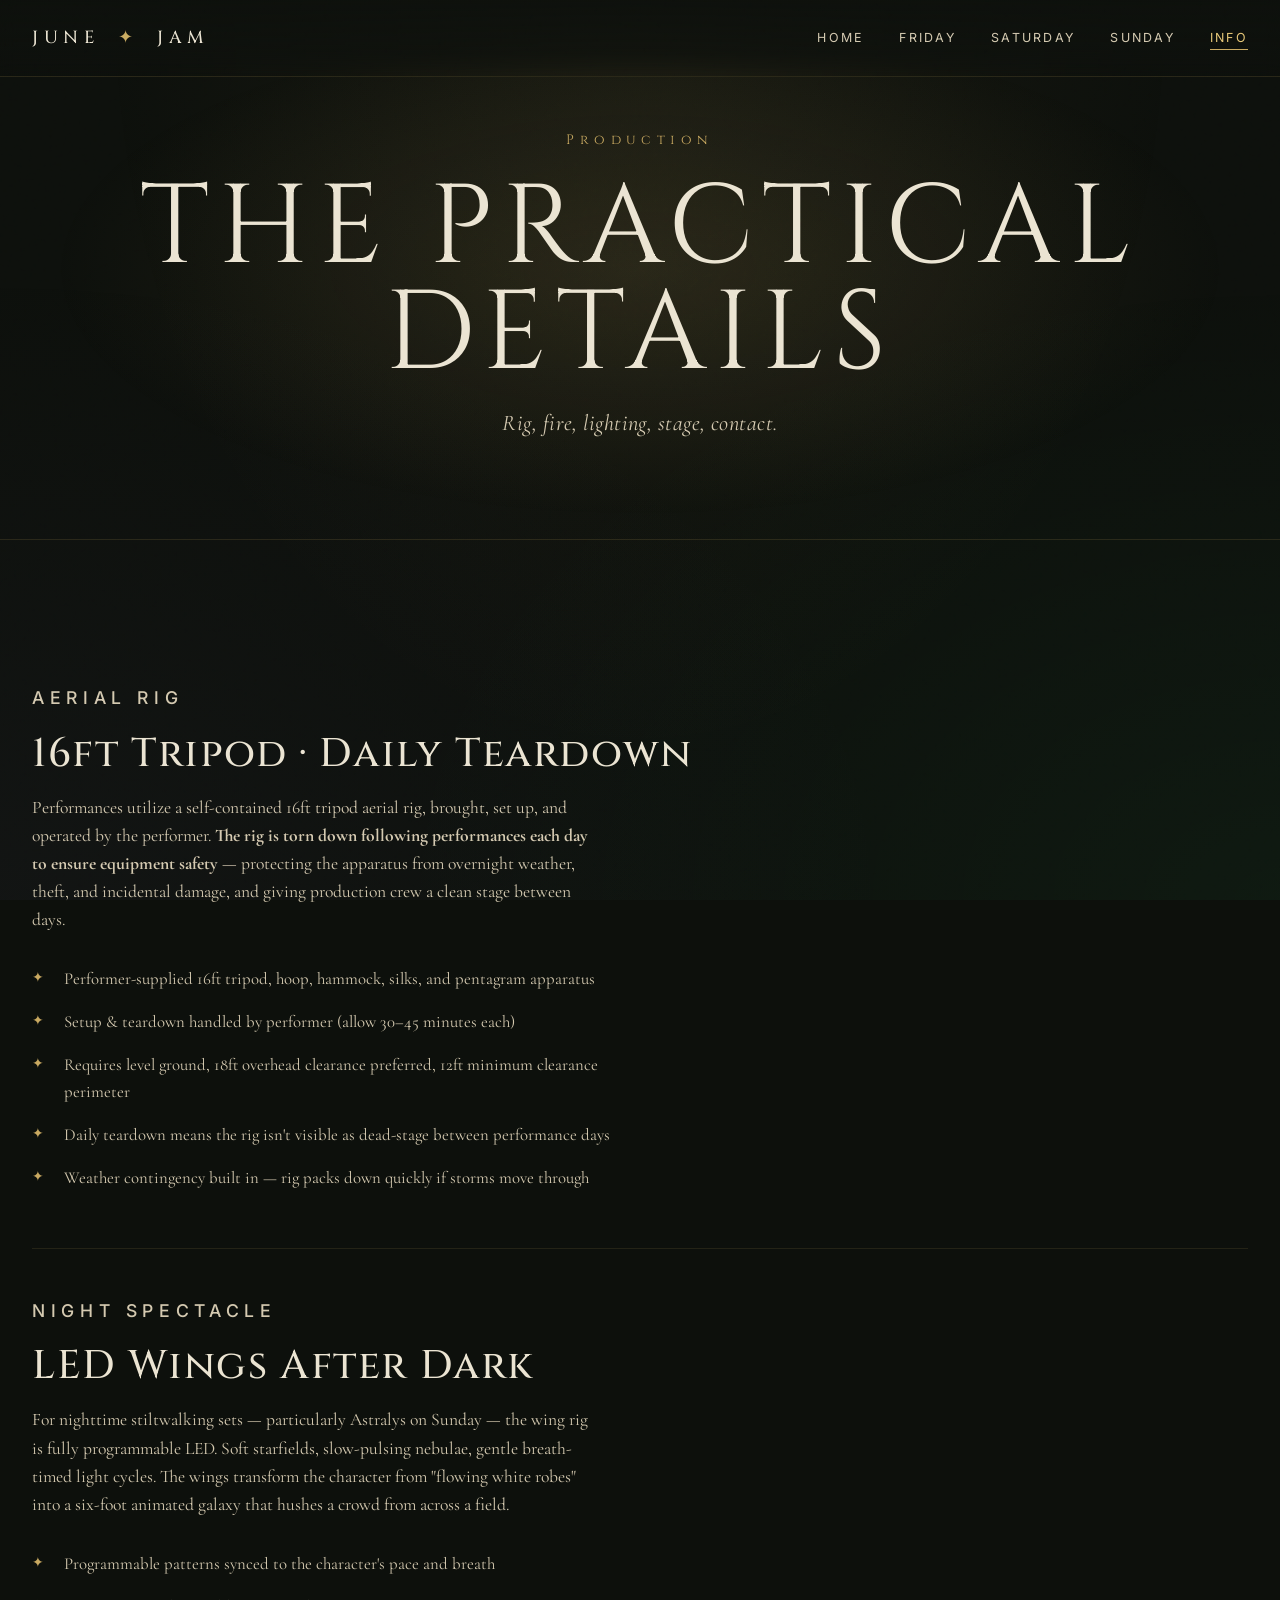
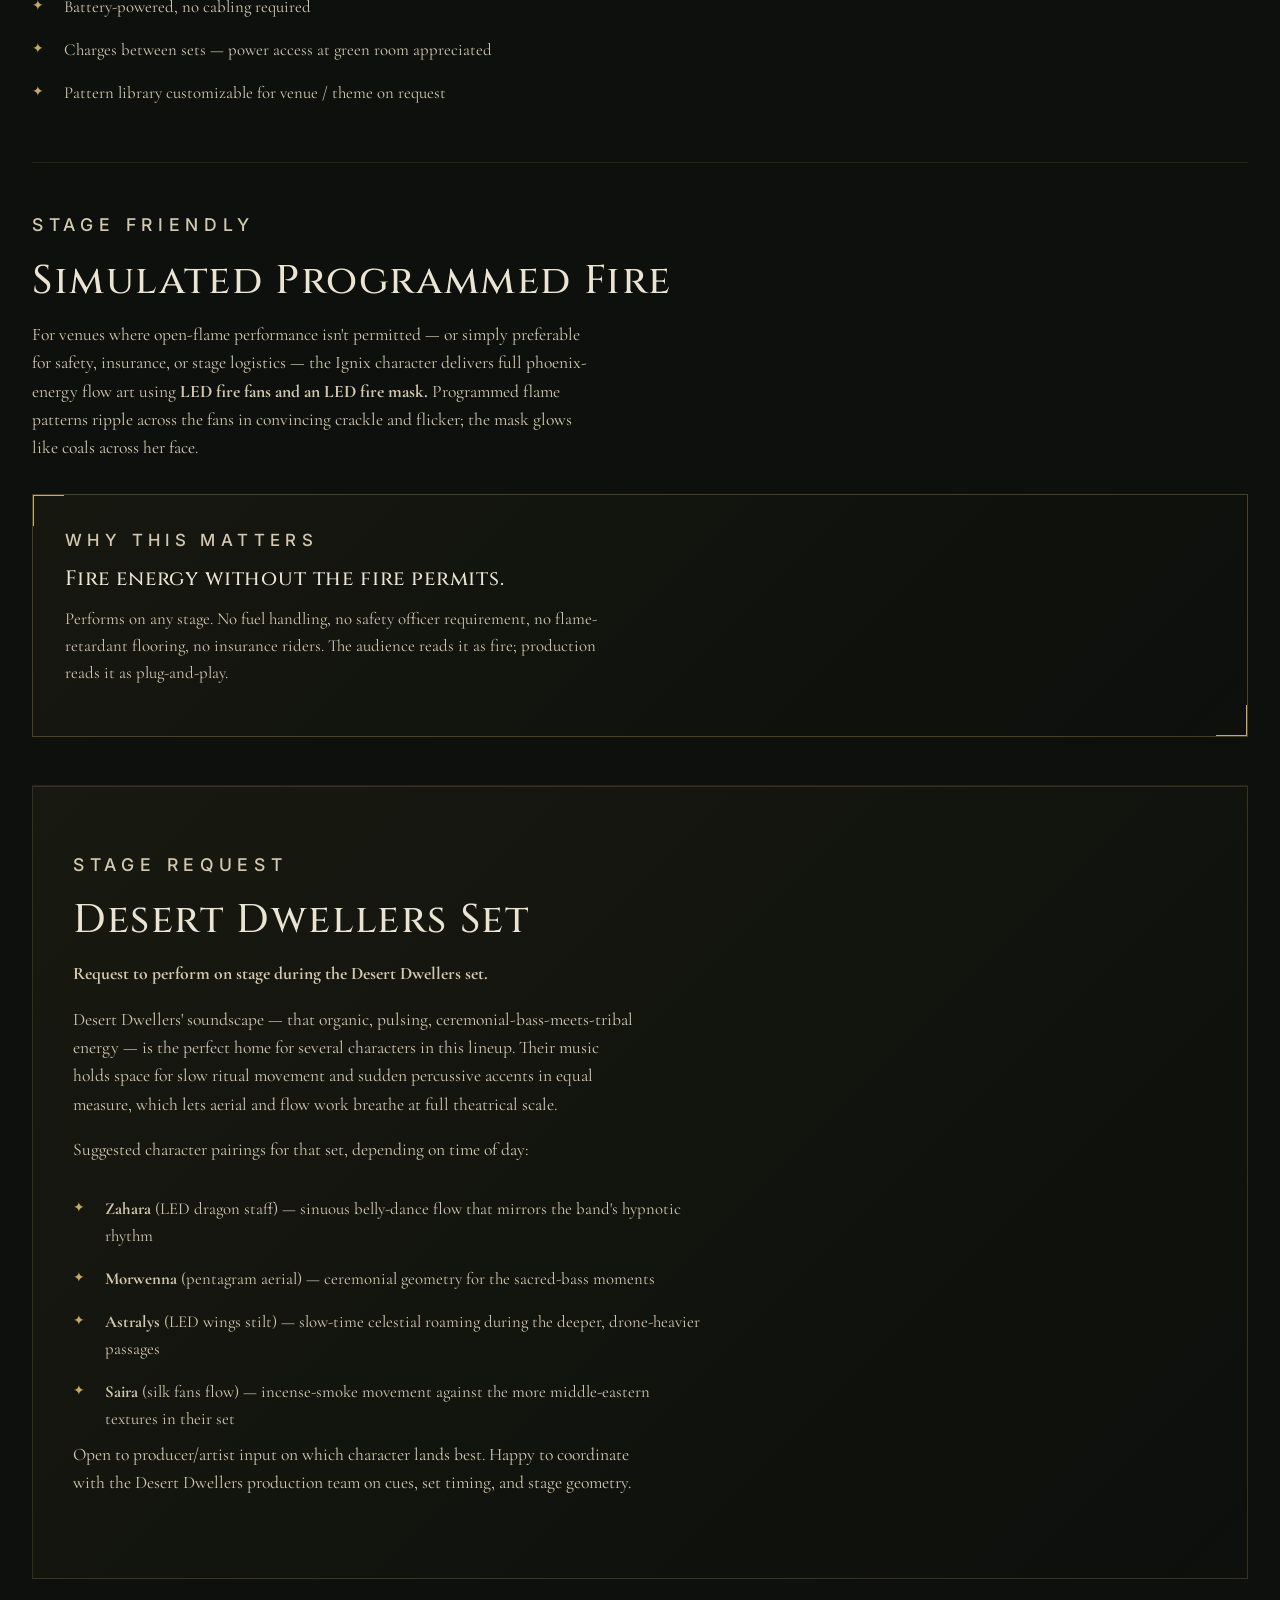
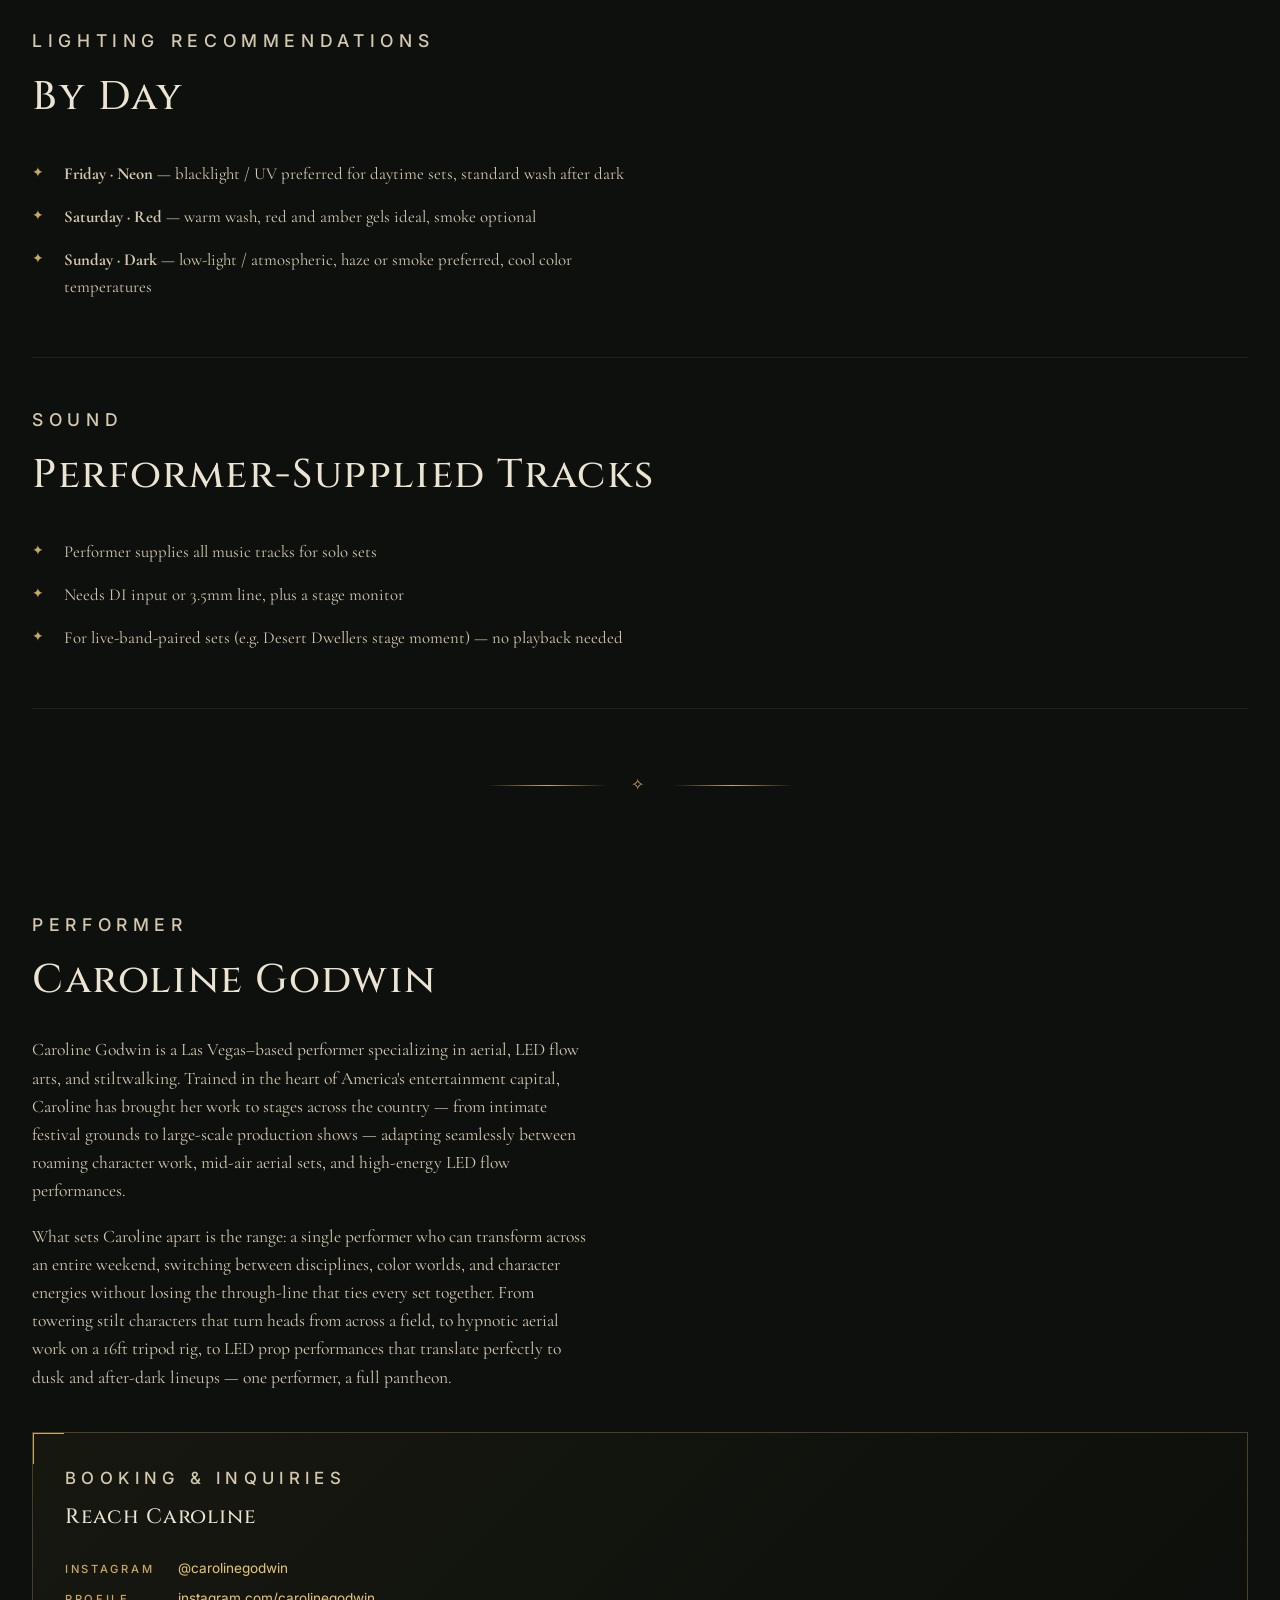
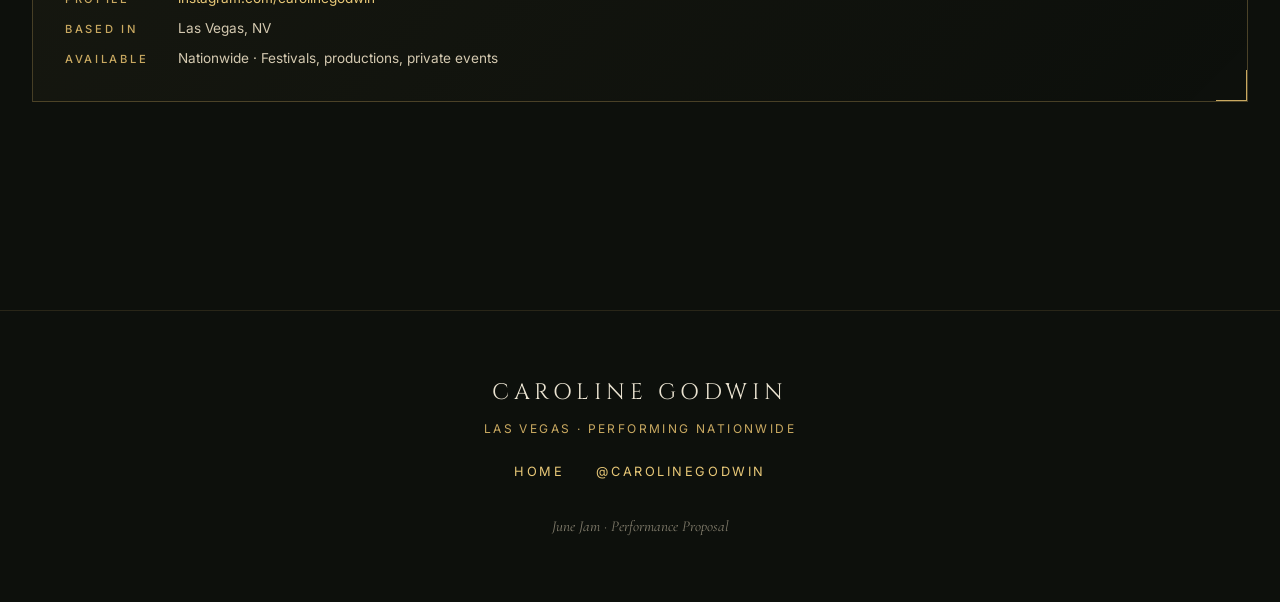
==== info.html @ 55b10e30 "post" ====
<!DOCTYPE html>
<html lang="en">
<head>
<meta charset="UTF-8">
<meta name="viewport" content="width=device-width, initial-scale=1.0">
<title>Production &amp; Booking — June Jam</title>
<link rel="stylesheet" href="css/style.css">
</head>
<body>

<nav class="nav">
  <a href="index.html" class="nav-brand">June <span class="ornament">✦</span> Jam</a>
  <button class="nav-toggle" aria-label="Toggle menu">☰</button>
  <ul class="nav-links">
    <li><a href="index.html">Home</a></li>
    <li><a href="friday.html">Friday</a></li>
    <li><a href="saturday.html">Saturday</a></li>
    <li><a href="sunday.html">Sunday</a></li>
    <li><a href="info.html" class="active">Info</a></li>
  </ul>
</nav>

<header class="day-hero">
  <div class="day-hero-num fade-up">Production</div>
  <h1 class="display-xl fade-up delay-1">The Practical<br>Details</h1>
  <p class="day-hero-tagline fade-up delay-2">Rig, fire, lighting, stage, contact.</p>
</header>

<section class="section">
  <div class="container">

    <!-- RIG -->
    <article class="info-block reveal">
      <p class="eyebrow">Aerial Rig</p>
      <h2>16ft Tripod · Daily Teardown</h2>
      <p>
        Performances utilize a self-contained 16ft tripod aerial rig, brought, set up, and operated
        by the performer. <strong>The rig is torn down following performances each day to ensure equipment
        safety</strong> — protecting the apparatus from overnight weather, theft, and incidental damage,
        and giving production crew a clean stage between days.
      </p>
      <ul>
        <li>Performer-supplied 16ft tripod, hoop, hammock, silks, and pentagram apparatus</li>
        <li>Setup &amp; teardown handled by performer (allow 30–45 minutes each)</li>
        <li>Requires level ground, 18ft overhead clearance preferred, 12ft minimum clearance perimeter</li>
        <li>Daily teardown means the rig isn't visible as dead-stage between performance days</li>
        <li>Weather contingency built in — rig packs down quickly if storms move through</li>
      </ul>
    </article>

    <!-- LED WINGS -->
    <article class="info-block reveal">
      <p class="eyebrow">Night Spectacle</p>
      <h2>LED Wings After Dark</h2>
      <p>
        For nighttime stiltwalking sets — particularly Astralys on Sunday — the wing rig is fully
        programmable LED. Soft starfields, slow-pulsing nebulae, gentle breath-timed light cycles.
        The wings transform the character from "flowing white robes" into a six-foot animated galaxy
        that hushes a crowd from across a field.
      </p>
      <ul>
        <li>Programmable patterns synced to the character's pace and breath</li>
        <li>Battery-powered, no cabling required</li>
        <li>Charges between sets — power access at green room appreciated</li>
        <li>Pattern library customizable for venue / theme on request</li>
      </ul>
    </article>

    <!-- SIMULATED FIRE -->
    <article class="info-block reveal">
      <p class="eyebrow">Stage Friendly</p>
      <h2>Simulated Programmed Fire</h2>
      <p>
        For venues where open-flame performance isn't permitted — or simply preferable for safety,
        insurance, or stage logistics — the Ignix character delivers full phoenix-energy flow art
        using <strong>LED fire fans and an LED fire mask.</strong> Programmed flame patterns ripple across the
        fans in convincing crackle and flicker; the mask glows like coals across her face.
      </p>
      <div class="callout">
        <p class="eyebrow">Why this matters</p>
        <h3>Fire energy without the fire permits.</h3>
        <p>
          Performs on any stage. No fuel handling, no safety officer requirement, no flame-retardant
          flooring, no insurance riders. The audience reads it as fire; production reads it as
          plug-and-play.
        </p>
      </div>
    </article>

    <!-- DESERT DWELLERS -->
    <article class="info-block reveal" style="background: linear-gradient(135deg, rgba(201,169,97,0.06), transparent); padding: 4rem 2.5rem; border: 1px solid rgba(201,169,97,0.2);">
      <p class="eyebrow">Stage Request</p>
      <h2>Desert Dwellers Set</h2>
      <p>
        <strong>Request to perform on stage during the Desert Dwellers set.</strong>
      </p>
      <p>
        Desert Dwellers' soundscape — that organic, pulsing, ceremonial-bass-meets-tribal energy —
        is the perfect home for several characters in this lineup. Their music holds space for slow
        ritual movement and sudden percussive accents in equal measure, which lets aerial and flow
        work breathe at full theatrical scale.
      </p>
      <p>
        Suggested character pairings for that set, depending on time of day:
      </p>
      <ul>
        <li><strong>Zahara</strong> (LED dragon staff) — sinuous belly-dance flow that mirrors the band's hypnotic rhythm</li>
        <li><strong>Morwenna</strong> (pentagram aerial) — ceremonial geometry for the sacred-bass moments</li>
        <li><strong>Astralys</strong> (LED wings stilt) — slow-time celestial roaming during the deeper, drone-heavier passages</li>
        <li><strong>Saira</strong> (silk fans flow) — incense-smoke movement against the more middle-eastern textures in their set</li>
      </ul>
      <p>
        Open to producer/artist input on which character lands best. Happy to coordinate with the
        Desert Dwellers production team on cues, set timing, and stage geometry.
      </p>
    </article>

    <!-- LIGHTING -->
    <article class="info-block reveal">
      <p class="eyebrow">Lighting Recommendations</p>
      <h2>By Day</h2>
      <ul>
        <li><strong>Friday · Neon</strong> — blacklight / UV preferred for daytime sets, standard wash after dark</li>
        <li><strong>Saturday · Red</strong> — warm wash, red and amber gels ideal, smoke optional</li>
        <li><strong>Sunday · Dark</strong> — low-light / atmospheric, haze or smoke preferred, cool color temperatures</li>
      </ul>
    </article>

    <!-- SOUND -->
    <article class="info-block reveal">
      <p class="eyebrow">Sound</p>
      <h2>Performer-Supplied Tracks</h2>
      <ul>
        <li>Performer supplies all music tracks for solo sets</li>
        <li>Needs DI input or 3.5mm line, plus a stage monitor</li>
        <li>For live-band-paired sets (e.g. Desert Dwellers stage moment) — no playback needed</li>
      </ul>
    </article>

    <div class="divider-ornate reveal">✧</div>

    <!-- BIO + CONTACT -->
    <article class="info-block reveal" id="contact">
      <p class="eyebrow">Performer</p>
      <h2 style="margin-bottom: 1.5rem;">Caroline Godwin</h2>
      <p>
        Caroline Godwin is a Las Vegas–based performer specializing in aerial, LED flow arts, and
        stiltwalking. Trained in the heart of America's entertainment capital, Caroline has brought
        her work to stages across the country — from intimate festival grounds to large-scale
        production shows — adapting seamlessly between roaming character work, mid-air aerial sets,
        and high-energy LED flow performances.
      </p>
      <p>
        What sets Caroline apart is the range: a single performer who can transform across an entire
        weekend, switching between disciplines, color worlds, and character energies without losing
        the through-line that ties every set together. From towering stilt characters that turn heads
        from across a field, to hypnotic aerial work on a 16ft tripod rig, to LED prop performances
        that translate perfectly to dusk and after-dark lineups — one performer, a full pantheon.
      </p>

      <div class="callout" style="margin-top: 2.5rem;">
        <p class="eyebrow">Booking &amp; Inquiries</p>
        <h3 style="margin-bottom: 1rem;">Reach Caroline</h3>
        <dl class="character-meta" style="grid-template-columns: max-content 1fr; gap: 0.6rem 1.5rem;">
          <dt>Instagram</dt>
          <dd><a href="https://instagram.com/carolinegodwin" target="_blank">@carolinegodwin</a></dd>
          <dt>Profile</dt>
          <dd><a href="https://instagram.com/carolinegodwin" target="_blank">instagram.com/carolinegodwin</a></dd>
          <dt>Based In</dt>
          <dd>Las Vegas, NV</dd>
          <dt>Available</dt>
          <dd>Nationwide · Festivals, productions, private events</dd>
        </dl>
      </div>
    </article>

  </div>
</section>

<footer class="footer">
  <div class="footer-name">Caroline Godwin</div>
  <div class="footer-meta">Las Vegas · Performing Nationwide</div>
  <div class="footer-links">
    <a href="index.html">Home</a>
    <a href="https://instagram.com/carolinegodwin" target="_blank">@carolinegodwin</a>
  </div>
  <p class="footer-tagline">June Jam · Performance Proposal</p>
</footer>

<script src="js/main.js"></script>
</body>
</html>
---- css/style.css ----
/* ================================
   JUNE JAM — Forest Mystic Theme
   ================================ */

@import url('https://fonts.googleapis.com/css2?family=Cinzel:wght@400;500;600;700&family=Cormorant+Garamond:ital,wght@0,300;0,400;0,500;0,600;1,300;1,400&family=Inter:wght@300;400;500&display=swap');

:root {
  /* Base palette — twilight forest */
  --ink: #0d100c;
  --ink-soft: #151913;
  --moss: #1a2218;
  --bark: #2a2520;
  --mist: #d4c9b0;
  --bone: #ebe4d2;
  --gold: #c9a961;
  --gold-bright: #e8c878;
  --gold-deep: #8b6914;

  /* Day accents */
  --neon-1: #39ff8b;
  --neon-2: #ff3ec9;
  --red-1: #c2362d;
  --red-2: #f4a25c;
  --dark-1: #6b5b95;
  --dark-2: #c0b6d6;

  /* Typography */
  --display: 'Cinzel', serif;
  --body: 'Cormorant Garamond', serif;
  --ui: 'Inter', sans-serif;
}

* { box-sizing: border-box; margin: 0; padding: 0; }

html { scroll-behavior: smooth; }

body {
  background: var(--ink);
  color: var(--mist);
  font-family: var(--body);
  font-size: 18px;
  line-height: 1.6;
  min-height: 100vh;
  overflow-x: hidden;
  position: relative;
}

/* Grain texture overlay */
body::before {
  content: '';
  position: fixed;
  inset: 0;
  pointer-events: none;
  z-index: 1000;
  opacity: 0.08;
  mix-blend-mode: overlay;
  background-image: url("data:image/svg+xml,%3Csvg viewBox='0 0 200 200' xmlns='http://www.w3.org/2000/svg'%3E%3Cfilter id='n'%3E%3CfeTurbulence type='fractalNoise' baseFrequency='0.9' numOctaves='3'/%3E%3C/filter%3E%3Crect width='100%25' height='100%25' filter='url(%23n)' opacity='1'/%3E%3C/svg%3E");
}

/* Mist atmosphere */
body::after {
  content: '';
  position: fixed;
  inset: 0;
  pointer-events: none;
  z-index: -1;
  background:
    radial-gradient(ellipse at top, rgba(201, 169, 97, 0.06), transparent 60%),
    radial-gradient(ellipse at bottom right, rgba(57, 255, 139, 0.04), transparent 50%),
    radial-gradient(ellipse at bottom left, rgba(107, 91, 149, 0.05), transparent 50%);
}

/* ============ TYPOGRAPHY ============ */
h1, h2, h3, h4 {
  font-family: var(--display);
  font-weight: 500;
  letter-spacing: 0.04em;
  color: var(--bone);
}

.display-xl {
  font-family: var(--display);
  font-weight: 400;
  font-size: clamp(3rem, 9vw, 7rem);
  line-height: 0.95;
  letter-spacing: 0.08em;
  text-transform: uppercase;
  color: var(--bone);
}

.display-lg {
  font-family: var(--display);
  font-weight: 500;
  font-size: clamp(2.2rem, 5vw, 3.6rem);
  line-height: 1.05;
  letter-spacing: 0.05em;
  text-transform: uppercase;
}

.display-md {
  font-family: var(--display);
  font-weight: 500;
  font-size: clamp(1.6rem, 3vw, 2.4rem);
  letter-spacing: 0.06em;
  text-transform: uppercase;
}

.serif-italic {
  font-family: var(--body);
  font-style: italic;
  font-weight: 300;
}

.eyebrow {
  font-family: var(--ui);
  font-size: 0.72rem;
  font-weight: 500;
  letter-spacing: 0.32em;
  text-transform: uppercase;
  color: var(--gold);
}

.lead {
  font-size: 1.3rem;
  font-weight: 300;
  line-height: 1.5;
  color: var(--mist);
}

p { margin-bottom: 1em; }

a { color: var(--gold-bright); text-decoration: none; transition: color 0.3s; }
a:hover { color: var(--bone); }

/* ============ LAYOUT ============ */
.container {
  max-width: 1280px;
  margin: 0 auto;
  padding: 0 2rem;
}

.section {
  padding: 6rem 0;
  position: relative;
}

/* ============ NAVIGATION ============ */
.nav {
  position: fixed;
  top: 0;
  left: 0;
  right: 0;
  z-index: 100;
  padding: 1.5rem 2rem;
  background: linear-gradient(to bottom, rgba(13,16,12,0.95), rgba(13,16,12,0.7) 70%, transparent);
  backdrop-filter: blur(8px);
  -webkit-backdrop-filter: blur(8px);
  display: flex;
  justify-content: space-between;
  align-items: center;
  border-bottom: 1px solid rgba(201, 169, 97, 0.15);
}

.nav-brand {
  font-family: var(--display);
  font-size: 1.1rem;
  letter-spacing: 0.32em;
  text-transform: uppercase;
  color: var(--bone);
  font-weight: 500;
}

.nav-brand .ornament {
  color: var(--gold);
  margin: 0 0.5em;
  font-style: normal;
}

.nav-links {
  display: flex;
  gap: 2.2rem;
  list-style: none;
  font-family: var(--ui);
  font-size: 0.78rem;
  letter-spacing: 0.18em;
  text-transform: uppercase;
}

.nav-links a {
  color: var(--mist);
  font-weight: 400;
  position: relative;
  padding: 0.3rem 0;
}

.nav-links a::after {
  content: '';
  position: absolute;
  left: 0;
  bottom: 0;
  width: 0;
  height: 1px;
  background: var(--gold);
  transition: width 0.4s ease;
}

.nav-links a:hover::after,
.nav-links a.active::after {
  width: 100%;
}

.nav-links a.active {
  color: var(--gold-bright);
}

.nav-toggle {
  display: none;
  background: none;
  border: none;
  color: var(--bone);
  font-size: 1.5rem;
  cursor: pointer;
}

/* ============ HERO ============ */
.hero {
  min-height: 100vh;
  display: flex;
  flex-direction: column;
  justify-content: center;
  align-items: center;
  text-align: center;
  padding: 6rem 2rem 4rem;
  position: relative;
  overflow: hidden;
}

.hero-ornament {
  font-family: var(--display);
  color: var(--gold);
  font-size: 1.2rem;
  letter-spacing: 0.4em;
  margin-bottom: 1.5rem;
  opacity: 0.85;
}

.hero-title {
  margin-bottom: 1rem;
  text-shadow: 0 0 60px rgba(201, 169, 97, 0.15);
}

.hero-subtitle {
  font-family: var(--body);
  font-style: italic;
  font-weight: 300;
  font-size: clamp(1.1rem, 2.4vw, 1.5rem);
  color: var(--mist);
  letter-spacing: 0.04em;
  margin-bottom: 2rem;
  max-width: 620px;
}

.hero-divider {
  display: flex;
  align-items: center;
  gap: 1.2rem;
  margin: 2rem 0 2.5rem;
  font-family: var(--ui);
  font-size: 0.7rem;
  letter-spacing: 0.4em;
  text-transform: uppercase;
  color: var(--gold);
}

.hero-divider::before,
.hero-divider::after {
  content: '';
  width: 60px;
  height: 1px;
  background: var(--gold);
  opacity: 0.5;
}

/* ============ DAY CARDS (homepage) ============ */
.day-grid {
  display: grid;
  grid-template-columns: repeat(3, 1fr);
  gap: 1.5rem;
  margin-top: 4rem;
}

.day-card {
  position: relative;
  padding: 3rem 2rem;
  border: 1px solid rgba(201, 169, 97, 0.2);
  background: linear-gradient(135deg, rgba(26, 34, 24, 0.6), rgba(13, 16, 12, 0.8));
  text-decoration: none;
  color: inherit;
  transition: transform 0.5s ease, border-color 0.5s ease, background 0.5s ease;
  overflow: hidden;
  display: block;
}

.day-card::before {
  content: '';
  position: absolute;
  inset: 0;
  background: radial-gradient(circle at top, var(--accent, var(--gold)) 0%, transparent 60%);
  opacity: 0.08;
  transition: opacity 0.5s;
}

.day-card:hover {
  transform: translateY(-6px);
  border-color: var(--accent, var(--gold));
}

.day-card:hover::before {
  opacity: 0.18;
}

.day-card[data-day="friday"] { --accent: var(--neon-1); }
.day-card[data-day="saturday"] { --accent: var(--red-2); }
.day-card[data-day="sunday"] { --accent: var(--dark-2); }

.day-card-num {
  font-family: var(--display);
  font-size: 0.85rem;
  letter-spacing: 0.32em;
  color: var(--gold);
  margin-bottom: 1rem;
}

.day-card h3 {
  font-size: clamp(1.6rem, 3vw, 2.2rem);
  margin-bottom: 0.5rem;
  color: var(--bone);
}

.day-card-tagline {
  font-style: italic;
  font-size: 1.05rem;
  color: var(--mist);
  margin-bottom: 1.5rem;
  opacity: 0.8;
}

.day-card-list {
  list-style: none;
  font-family: var(--ui);
  font-size: 0.78rem;
  letter-spacing: 0.12em;
  text-transform: uppercase;
  color: var(--mist);
  opacity: 0.75;
  margin-bottom: 2rem;
}

.day-card-list li {
  padding: 0.4rem 0;
  border-bottom: 1px solid rgba(201, 169, 97, 0.1);
}
.day-card-list li:last-child { border-bottom: none; }

.day-card-cta {
  font-family: var(--ui);
  font-size: 0.72rem;
  letter-spacing: 0.32em;
  text-transform: uppercase;
  color: var(--accent, var(--gold));
  display: inline-flex;
  align-items: center;
  gap: 0.5rem;
}

.day-card-cta::after {
  content: '→';
  transition: transform 0.3s;
}

.day-card:hover .day-card-cta::after {
  transform: translateX(4px);
}

/* ============ DAY PAGE HEADER ============ */
.day-hero {
  min-height: 60vh;
  display: flex;
  flex-direction: column;
  justify-content: center;
  align-items: center;
  text-align: center;
  padding: 8rem 2rem 4rem;
  position: relative;
  overflow: hidden;
  border-bottom: 1px solid rgba(201, 169, 97, 0.15);
}

.day-hero::before {
  content: '';
  position: absolute;
  inset: 0;
  background: radial-gradient(ellipse at center, var(--day-accent, var(--gold)) 0%, transparent 65%);
  opacity: 0.12;
  pointer-events: none;
}

.day-hero-num {
  font-family: var(--display);
  font-size: 0.85rem;
  letter-spacing: 0.4em;
  color: var(--gold);
  margin-bottom: 1.5rem;
}

.day-hero h1 {
  margin-bottom: 1rem;
  color: var(--bone);
}

.day-hero-tagline {
  font-style: italic;
  font-size: 1.4rem;
  color: var(--mist);
  margin-bottom: 2rem;
  letter-spacing: 0.02em;
}

.day-hero-meta {
  display: flex;
  gap: 3rem;
  justify-content: center;
  font-family: var(--ui);
  font-size: 0.75rem;
  letter-spacing: 0.2em;
  text-transform: uppercase;
  color: var(--gold);
  margin-top: 2rem;
}

/* Day-specific accents */
.day-friday { --day-accent: var(--neon-1); }
.day-saturday { --day-accent: var(--red-2); }
.day-sunday { --day-accent: var(--dark-2); }

/* ============ CHARACTER CARD ============ */
.character {
  display: grid;
  grid-template-columns: 1fr 1fr;
  gap: 4rem;
  align-items: center;
  padding: 5rem 0;
  border-bottom: 1px solid rgba(201, 169, 97, 0.1);
  position: relative;
}

.character:last-child { border-bottom: none; }

.character:nth-child(even) .character-image {
  order: 2;
}

.character-image {
  position: relative;
  aspect-ratio: 3 / 4;
  overflow: hidden;
  border: 1px solid rgba(201, 169, 97, 0.2);
}

.character-image img {
  width: 100%;
  height: 100%;
  object-fit: cover;
  transition: transform 1.2s ease;
}

.character-image::after {
  content: '';
  position: absolute;
  inset: 0;
  background: linear-gradient(180deg, transparent 70%, rgba(13,16,12,0.5) 100%);
  pointer-events: none;
}

.character:hover .character-image img {
  transform: scale(1.04);
}

.character-image-placeholder {
  width: 100%;
  height: 100%;
  display: flex;
  align-items: center;
  justify-content: center;
  background:
    repeating-linear-gradient(45deg, transparent, transparent 8px, rgba(201, 169, 97, 0.04) 8px, rgba(201, 169, 97, 0.04) 9px),
    var(--moss);
  color: var(--gold);
  font-family: var(--ui);
  font-size: 0.7rem;
  letter-spacing: 0.3em;
  text-transform: uppercase;
  text-align: center;
  padding: 2rem;
}

.character-content .eyebrow {
  margin-bottom: 0.8rem;
}

.character-name {
  font-family: var(--display);
  font-size: clamp(2rem, 4vw, 2.8rem);
  font-weight: 500;
  letter-spacing: 0.04em;
  color: var(--bone);
  margin-bottom: 0.3rem;
  line-height: 1.05;
}

.character-epithet {
  font-family: var(--body);
  font-style: italic;
  font-weight: 300;
  font-size: 1.2rem;
  color: var(--gold-bright);
  margin-bottom: 2rem;
}

.character-quote {
  font-family: var(--body);
  font-style: italic;
  font-size: 1.15rem;
  font-weight: 300;
  line-height: 1.5;
  color: var(--mist);
  border-left: 2px solid var(--gold);
  padding-left: 1.4rem;
  margin-bottom: 2rem;
}

.character-meta {
  display: grid;
  grid-template-columns: max-content 1fr;
  gap: 0.8rem 2rem;
  font-family: var(--ui);
  font-size: 0.85rem;
  margin-top: 1.5rem;
}

.character-meta dt {
  font-size: 0.7rem;
  letter-spacing: 0.24em;
  text-transform: uppercase;
  color: var(--gold);
  font-weight: 500;
  padding-top: 0.15rem;
}

.character-meta dd {
  color: var(--mist);
  line-height: 1.5;
}

.character-tone {
  margin-top: 2rem;
  padding-top: 1.5rem;
  border-top: 1px solid rgba(201, 169, 97, 0.15);
  font-family: var(--body);
  font-style: italic;
  color: var(--gold-bright);
  font-size: 1rem;
}

/* Color swatch row */
.swatch-row {
  display: flex;
  gap: 0.5rem;
  margin-top: 0.5rem;
}

.swatch {
  width: 28px;
  height: 28px;
  border-radius: 50%;
  border: 1px solid rgba(201, 169, 97, 0.3);
  position: relative;
}

.swatch[data-tip]:hover::after {
  content: attr(data-tip);
  position: absolute;
  bottom: 130%;
  left: 50%;
  transform: translateX(-50%);
  background: var(--ink);
  border: 1px solid var(--gold);
  padding: 4px 10px;
  font-family: var(--ui);
  font-size: 0.65rem;
  letter-spacing: 0.1em;
  text-transform: uppercase;
  color: var(--bone);
  white-space: nowrap;
  z-index: 10;
}

/* ============ INFO PAGE ============ */
.info-block {
  padding: 3rem 0;
  border-bottom: 1px solid rgba(201, 169, 97, 0.12);
}

.info-block:last-child { border-bottom: none; }

.info-block h2 {
  font-family: var(--display);
  font-size: clamp(1.8rem, 3.5vw, 2.5rem);
  margin-bottom: 0.5rem;
  color: var(--bone);
}

.info-block .eyebrow {
  margin-bottom: 0.6rem;
}

.info-block p {
  font-size: 1.1rem;
  color: var(--mist);
  max-width: 70ch;
  line-height: 1.6;
}

.info-block ul {
  list-style: none;
  margin-top: 1.5rem;
  max-width: 70ch;
}

.info-block ul li {
  padding: 0.5rem 0 0.5rem 2rem;
  position: relative;
  color: var(--mist);
  font-size: 1.05rem;
}

.info-block ul li::before {
  content: '✦';
  position: absolute;
  left: 0;
  color: var(--gold);
  font-size: 0.9rem;
  top: 0.5rem;
}

.callout {
  margin-top: 2rem;
  padding: 2rem;
  border: 1px solid rgba(201, 169, 97, 0.3);
  background: linear-gradient(135deg, rgba(201, 169, 97, 0.05), transparent);
  position: relative;
}

.callout::before {
  content: '';
  position: absolute;
  top: 0;
  left: 0;
  width: 30px;
  height: 30px;
  border-top: 1px solid var(--gold);
  border-left: 1px solid var(--gold);
}

.callout::after {
  content: '';
  position: absolute;
  bottom: 0;
  right: 0;
  width: 30px;
  height: 30px;
  border-bottom: 1px solid var(--gold);
  border-right: 1px solid var(--gold);
}

.callout .eyebrow { margin-bottom: 0.6rem; }
.callout h3 { font-size: 1.3rem; margin-bottom: 0.6rem; }
.callout p { font-size: 1.05rem; }

/* ============ FOOTER ============ */
.footer {
  padding: 4rem 2rem 3rem;
  text-align: center;
  border-top: 1px solid rgba(201, 169, 97, 0.15);
  margin-top: 4rem;
}

.footer-name {
  font-family: var(--display);
  font-size: 1.4rem;
  letter-spacing: 0.2em;
  text-transform: uppercase;
  color: var(--bone);
  margin-bottom: 0.5rem;
}

.footer-meta {
  font-family: var(--ui);
  font-size: 0.75rem;
  letter-spacing: 0.2em;
  text-transform: uppercase;
  color: var(--gold);
  margin-bottom: 1.5rem;
}

.footer-links {
  display: flex;
  justify-content: center;
  gap: 2rem;
  font-family: var(--ui);
  font-size: 0.8rem;
  letter-spacing: 0.2em;
  text-transform: uppercase;
}

.footer-tagline {
  margin-top: 2rem;
  font-style: italic;
  font-size: 0.95rem;
  color: var(--mist);
  opacity: 0.6;
}

/* ============ ORNAMENTAL DIVIDERS ============ */
.divider-ornate {
  display: flex;
  align-items: center;
  justify-content: center;
  gap: 1.5rem;
  margin: 4rem 0;
  color: var(--gold);
  font-family: var(--display);
  font-size: 1rem;
  letter-spacing: 0.3em;
}

.divider-ornate::before,
.divider-ornate::after {
  content: '';
  width: clamp(40px, 15vw, 120px);
  height: 1px;
  background: linear-gradient(to right, transparent, var(--gold), transparent);
}

/* ============ ANIMATIONS ============ */
@keyframes fadeUp {
  from { opacity: 0; transform: translateY(20px); }
  to { opacity: 1; transform: translateY(0); }
}

.fade-up {
  animation: fadeUp 1s ease both;
}

.delay-1 { animation-delay: 0.1s; }
.delay-2 { animation-delay: 0.25s; }
.delay-3 { animation-delay: 0.4s; }
.delay-4 { animation-delay: 0.55s; }

@keyframes drift {
  0%, 100% { transform: translateY(0); }
  50% { transform: translateY(-8px); }
}

.drift { animation: drift 6s ease-in-out infinite; }

/* Scroll reveal — only hide if JS is enabled and observer is supported */
.js-reveal-active .reveal {
  opacity: 0;
  transform: translateY(30px);
  transition: opacity 1s, transform 1s;
}

.js-reveal-active .reveal.in-view {
  opacity: 1;
  transform: translateY(0);
}

/* ============ RESPONSIVE ============ */
@media (max-width: 900px) {
  .nav-toggle { display: block; }
  .nav-links {
    position: fixed;
    top: 0;
    right: 0;
    bottom: 0;
    width: 280px;
    background: var(--ink-soft);
    border-left: 1px solid rgba(201, 169, 97, 0.2);
    flex-direction: column;
    padding: 6rem 2rem 2rem;
    gap: 1.5rem;
    transform: translateX(100%);
    transition: transform 0.4s ease;
  }
  .nav-links.open { transform: translateX(0); }
  .day-grid { grid-template-columns: 1fr; gap: 1.5rem; }
  .character {
    grid-template-columns: 1fr;
    gap: 2rem;
    padding: 3rem 0;
  }
  .character:nth-child(even) .character-image { order: 0; }
  .character-image { aspect-ratio: 4 / 5; max-width: 500px; margin: 0 auto; }
  .day-hero-meta { flex-direction: column; gap: 1rem; }
  .section { padding: 4rem 0; }
}

@media (max-width: 600px) {
  body { font-size: 16px; }
  .container { padding: 0 1.25rem; }
  .nav { padding: 1rem 1.25rem; }
  .nav-brand { font-size: 0.9rem; }
  .hero { padding: 5rem 1.25rem 3rem; }
}
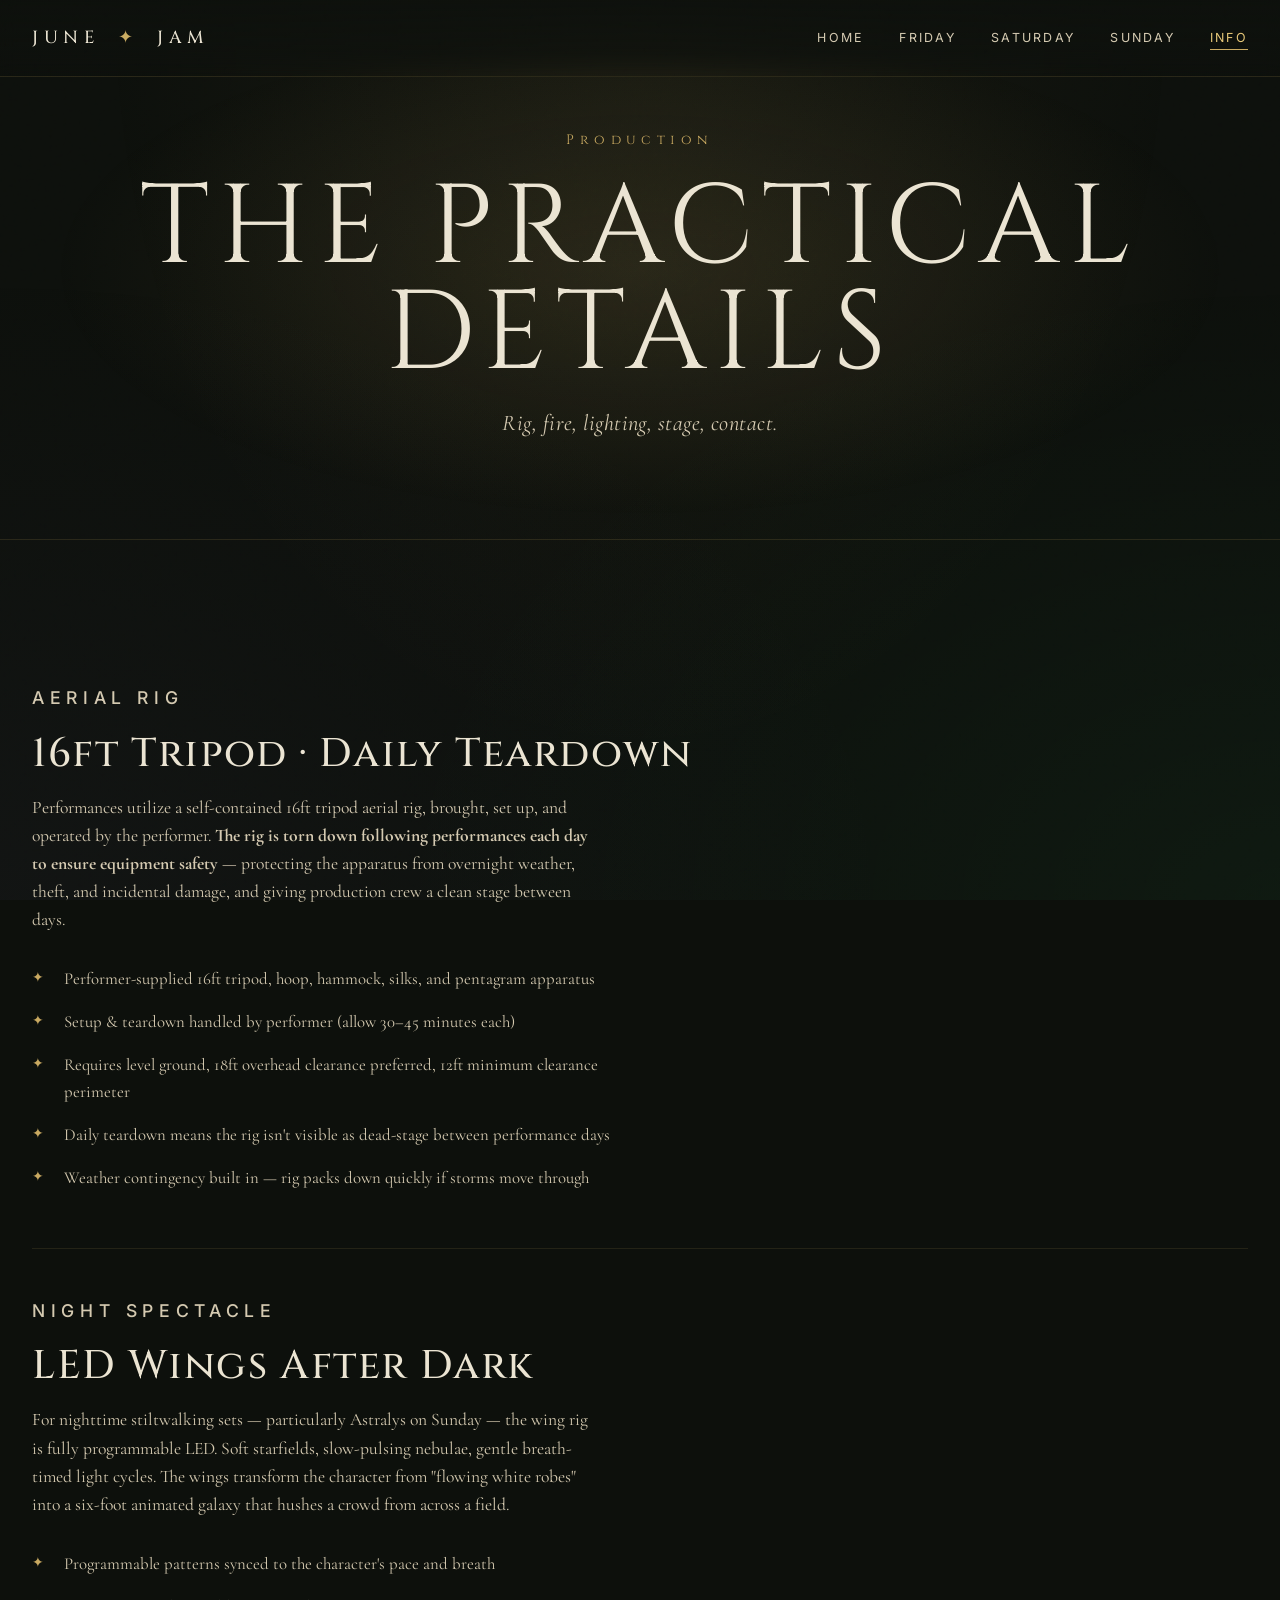
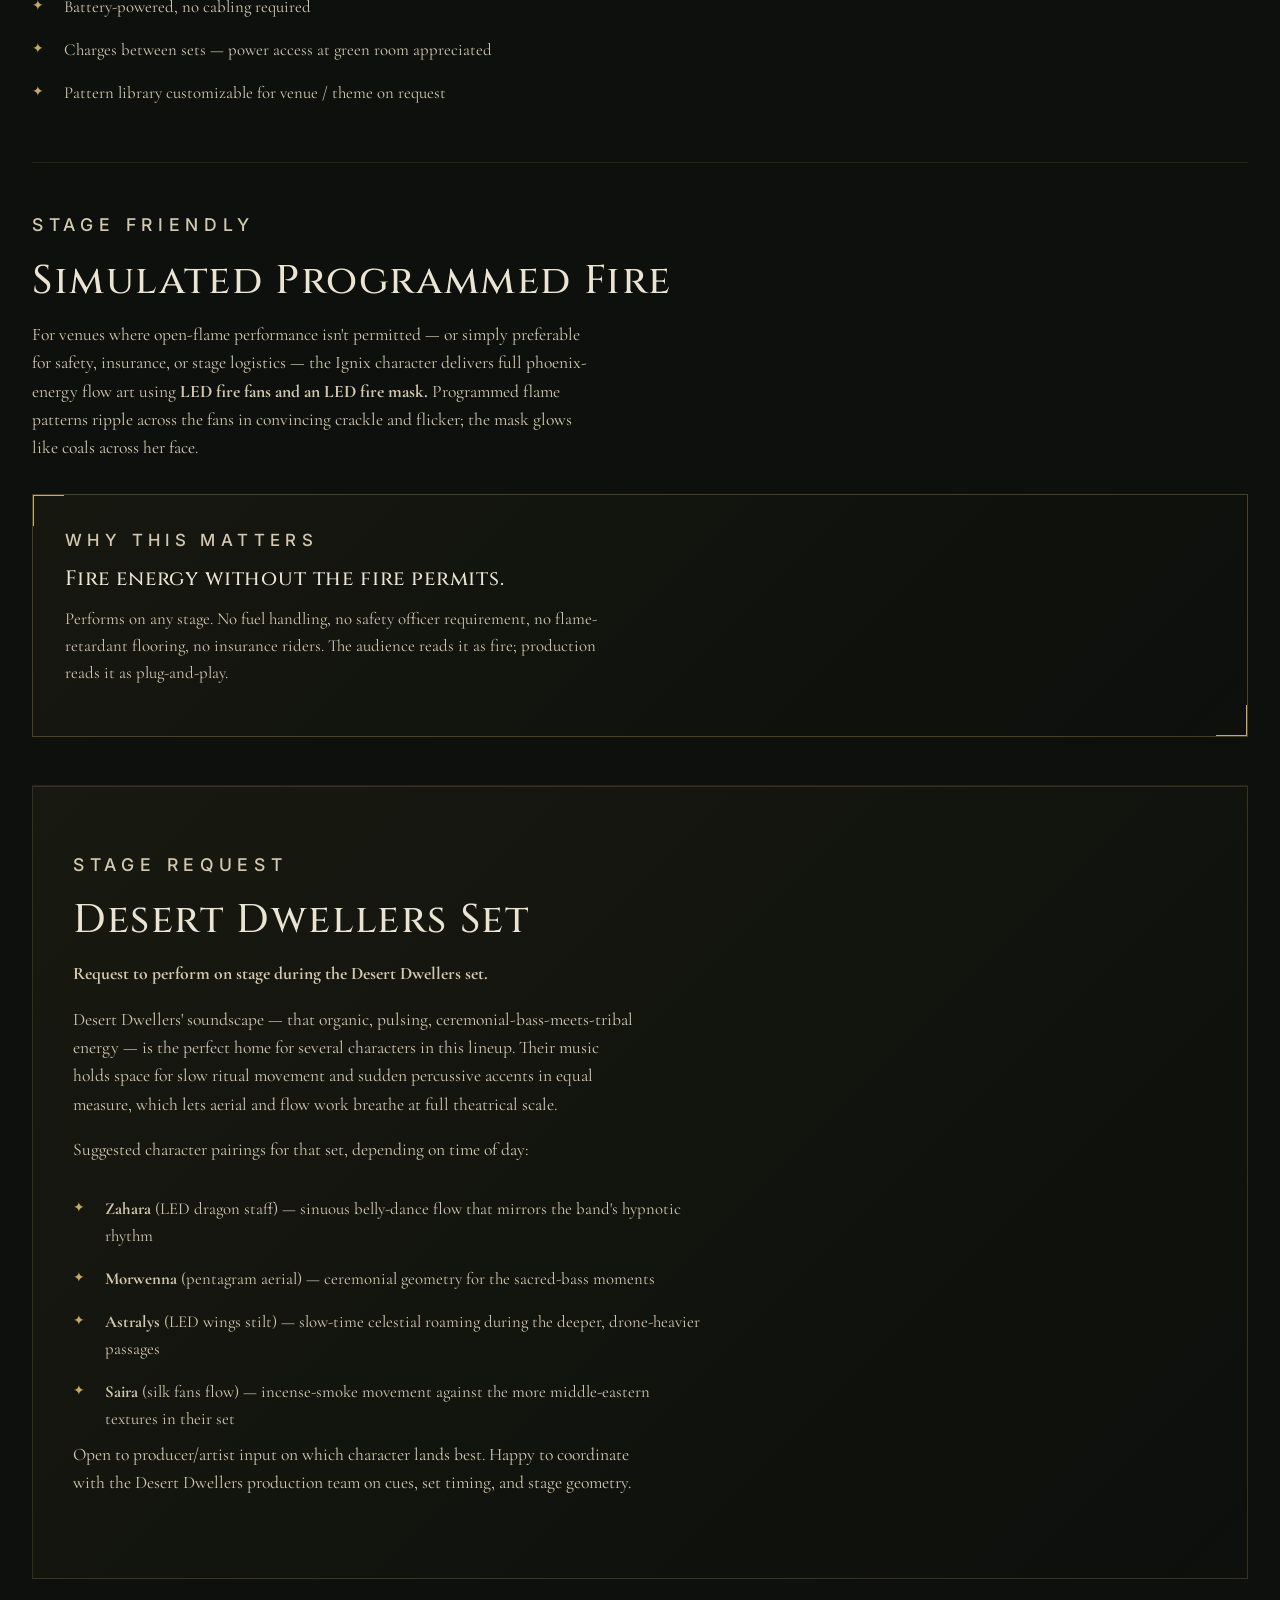
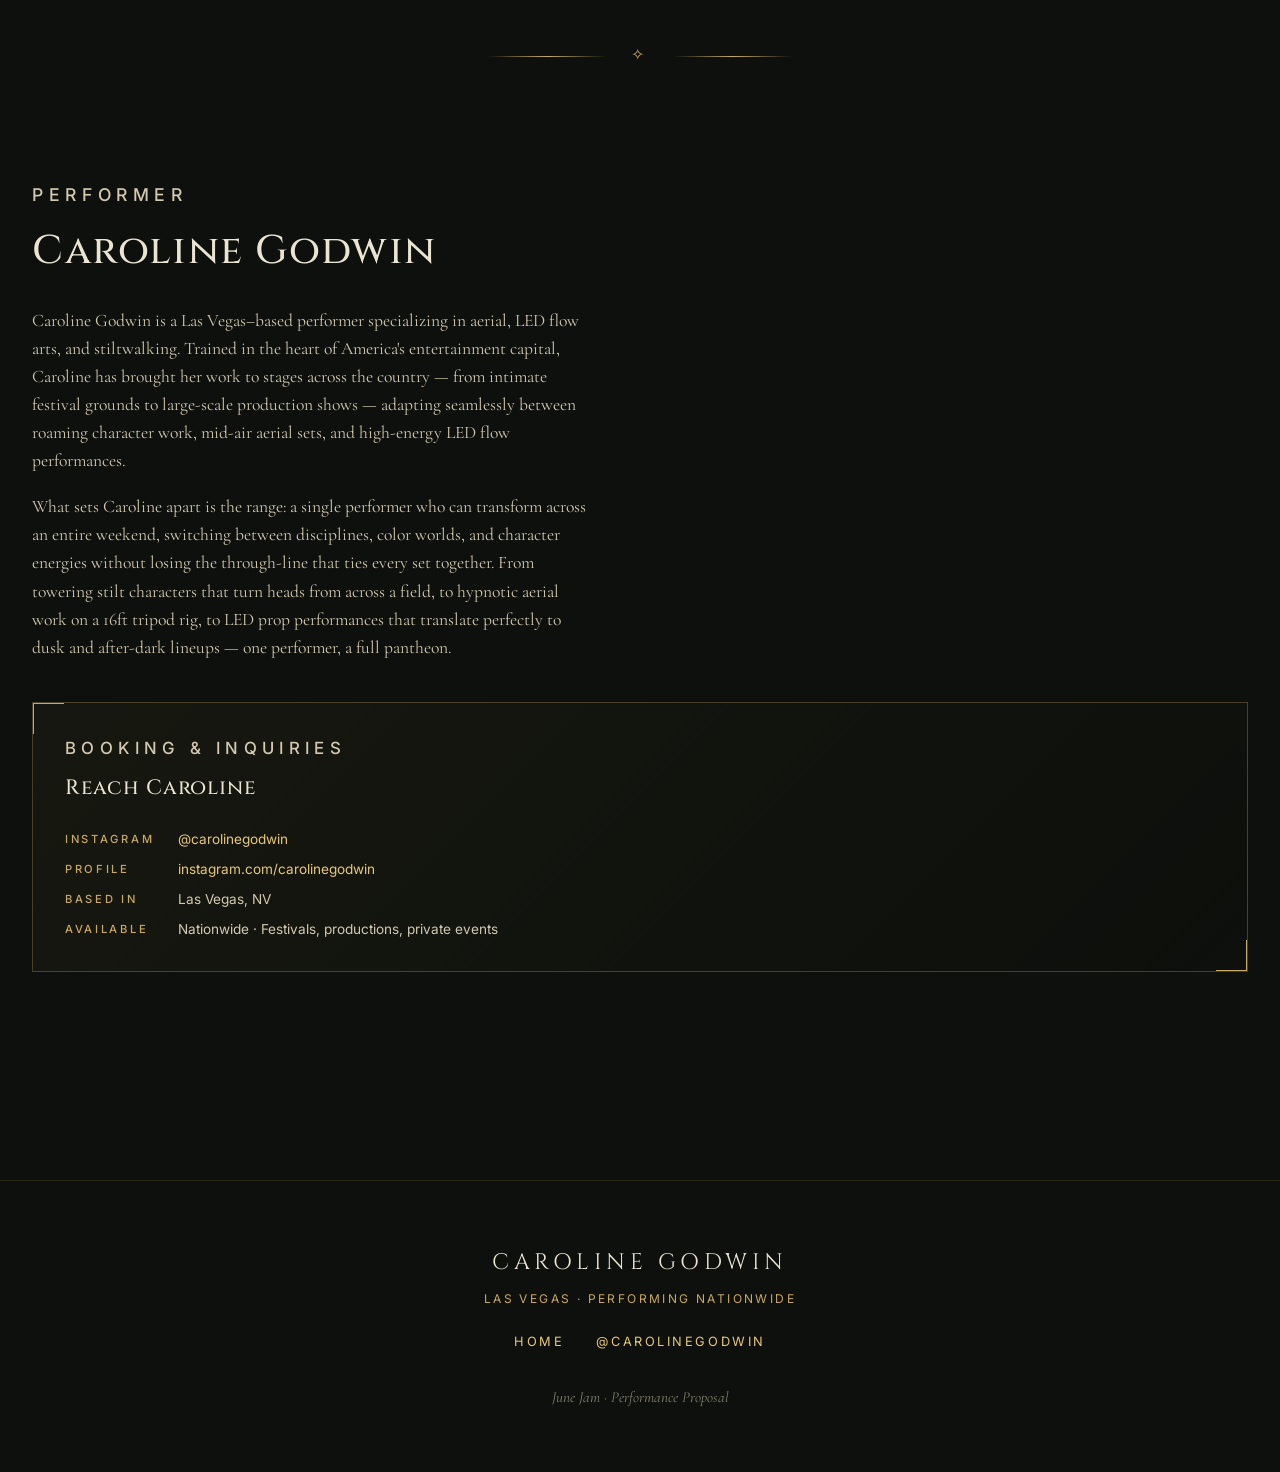
==== commit 4a0b56f3: "00" ====
--- a/info.html
+++ b/info.html
@@ -115,28 +115,6 @@
       </p>
     </article>
 
-    <!-- LIGHTING -->
-    <article class="info-block reveal">
-      <p class="eyebrow">Lighting Recommendations</p>
-      <h2>By Day</h2>
-      <ul>
-        <li><strong>Friday · Neon</strong> — blacklight / UV preferred for daytime sets, standard wash after dark</li>
-        <li><strong>Saturday · Red</strong> — warm wash, red and amber gels ideal, smoke optional</li>
-        <li><strong>Sunday · Dark</strong> — low-light / atmospheric, haze or smoke preferred, cool color temperatures</li>
-      </ul>
-    </article>
-
-    <!-- SOUND -->
-    <article class="info-block reveal">
-      <p class="eyebrow">Sound</p>
-      <h2>Performer-Supplied Tracks</h2>
-      <ul>
-        <li>Performer supplies all music tracks for solo sets</li>
-        <li>Needs DI input or 3.5mm line, plus a stage monitor</li>
-        <li>For live-band-paired sets (e.g. Desert Dwellers stage moment) — no playback needed</li>
-      </ul>
-    </article>
-
     <div class="divider-ornate reveal">✧</div>
 
     <!-- BIO + CONTACT -->
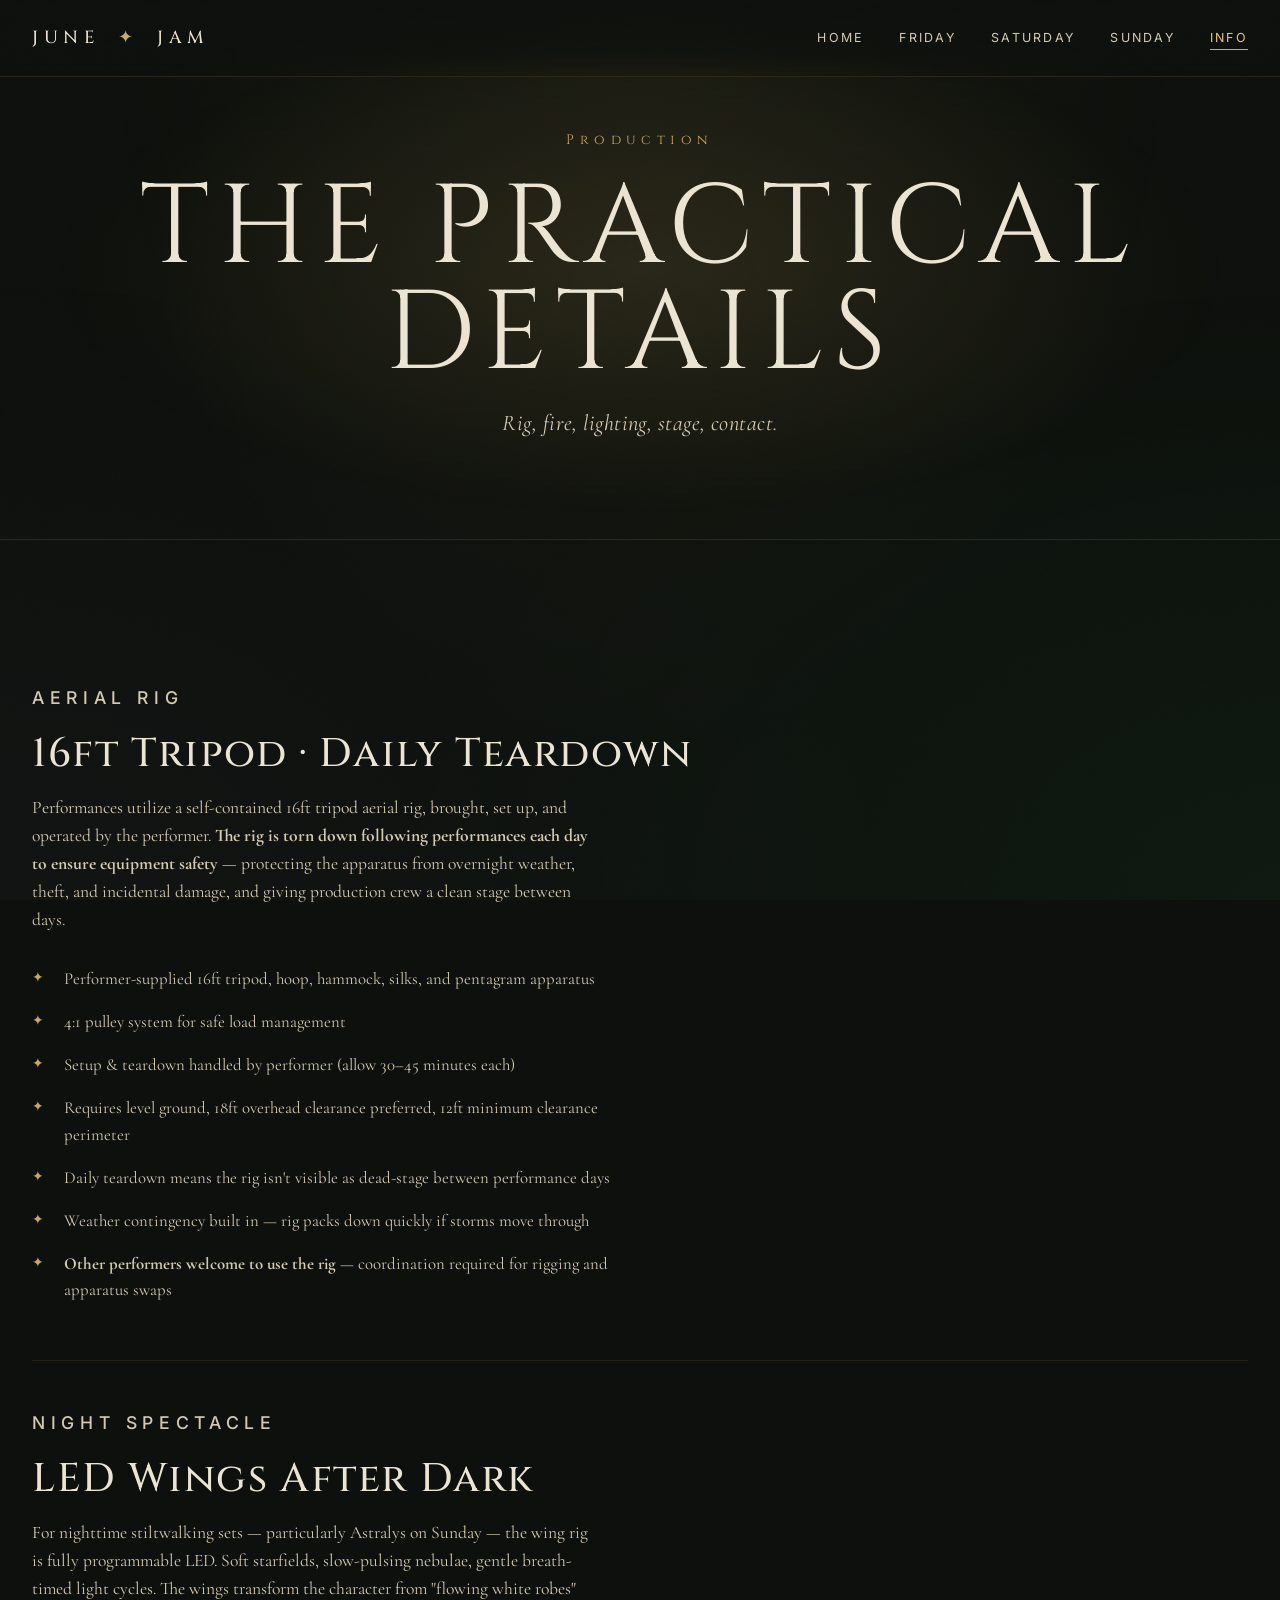
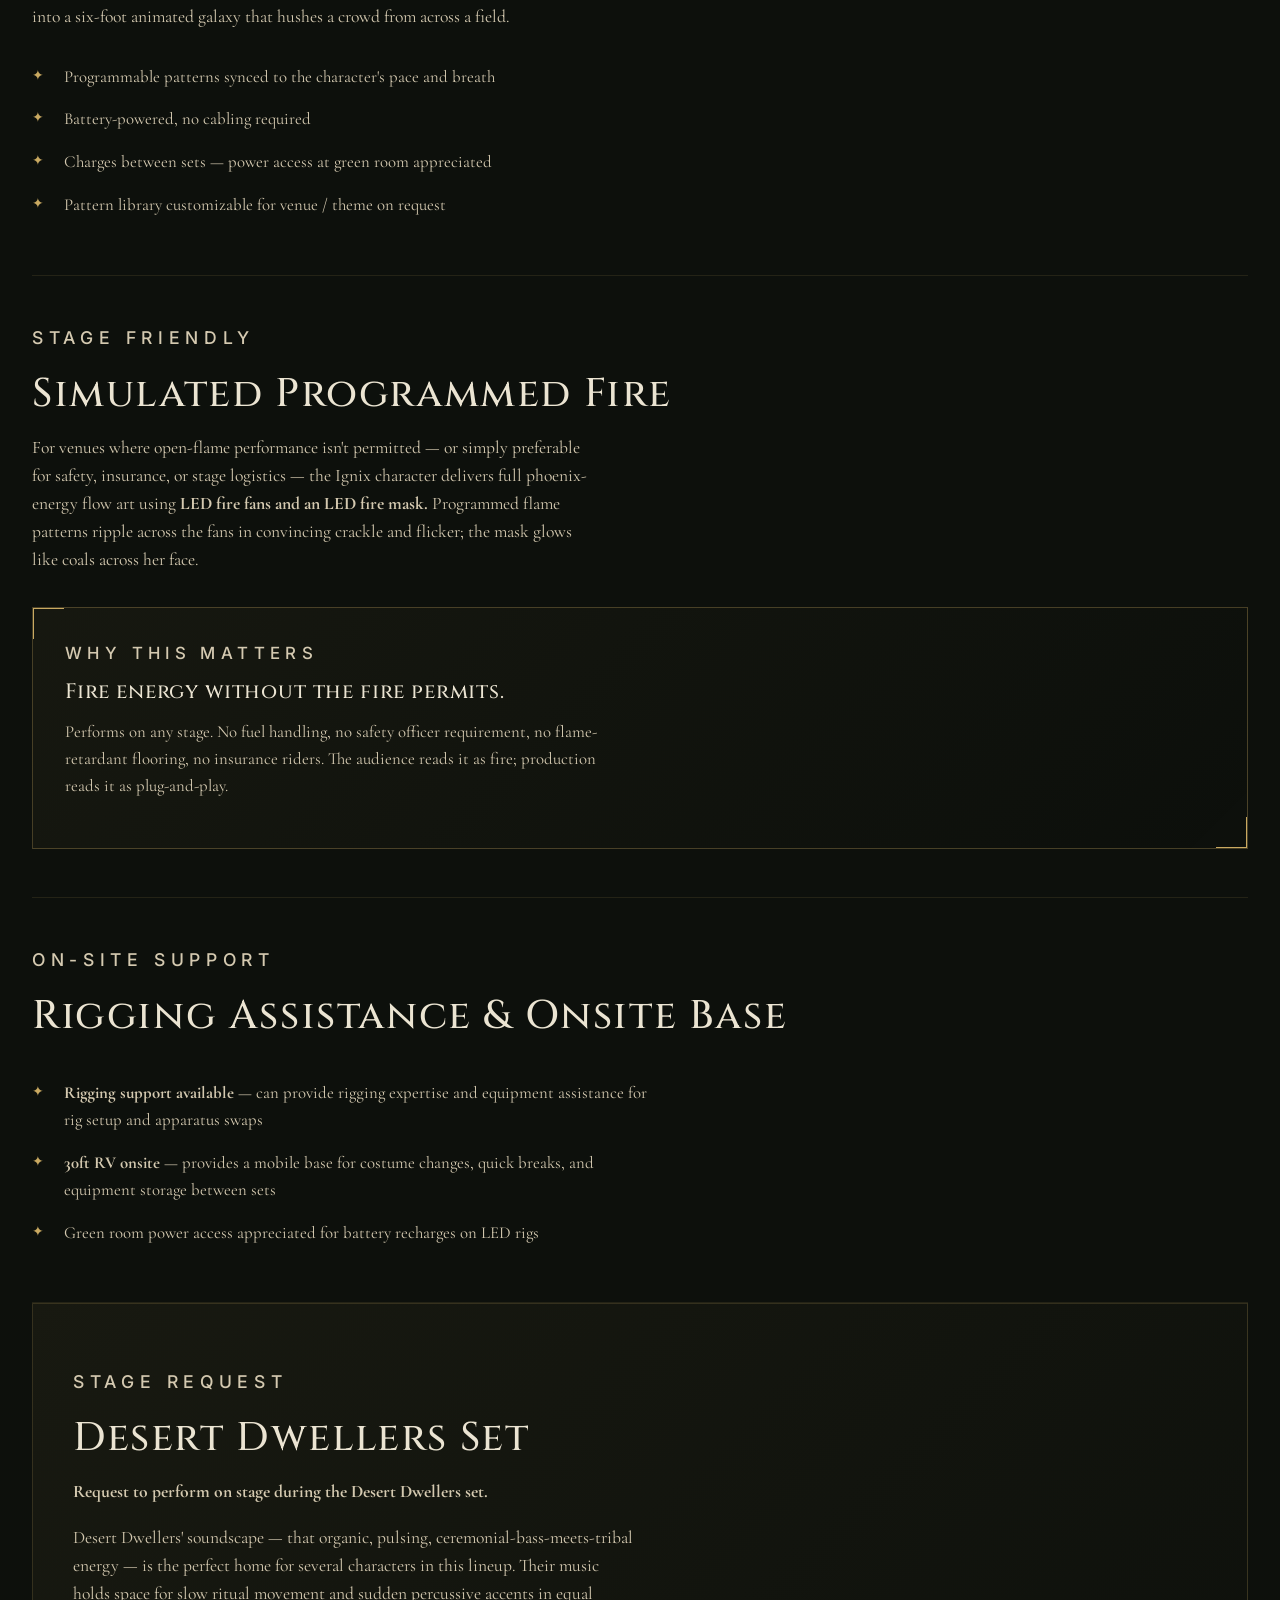
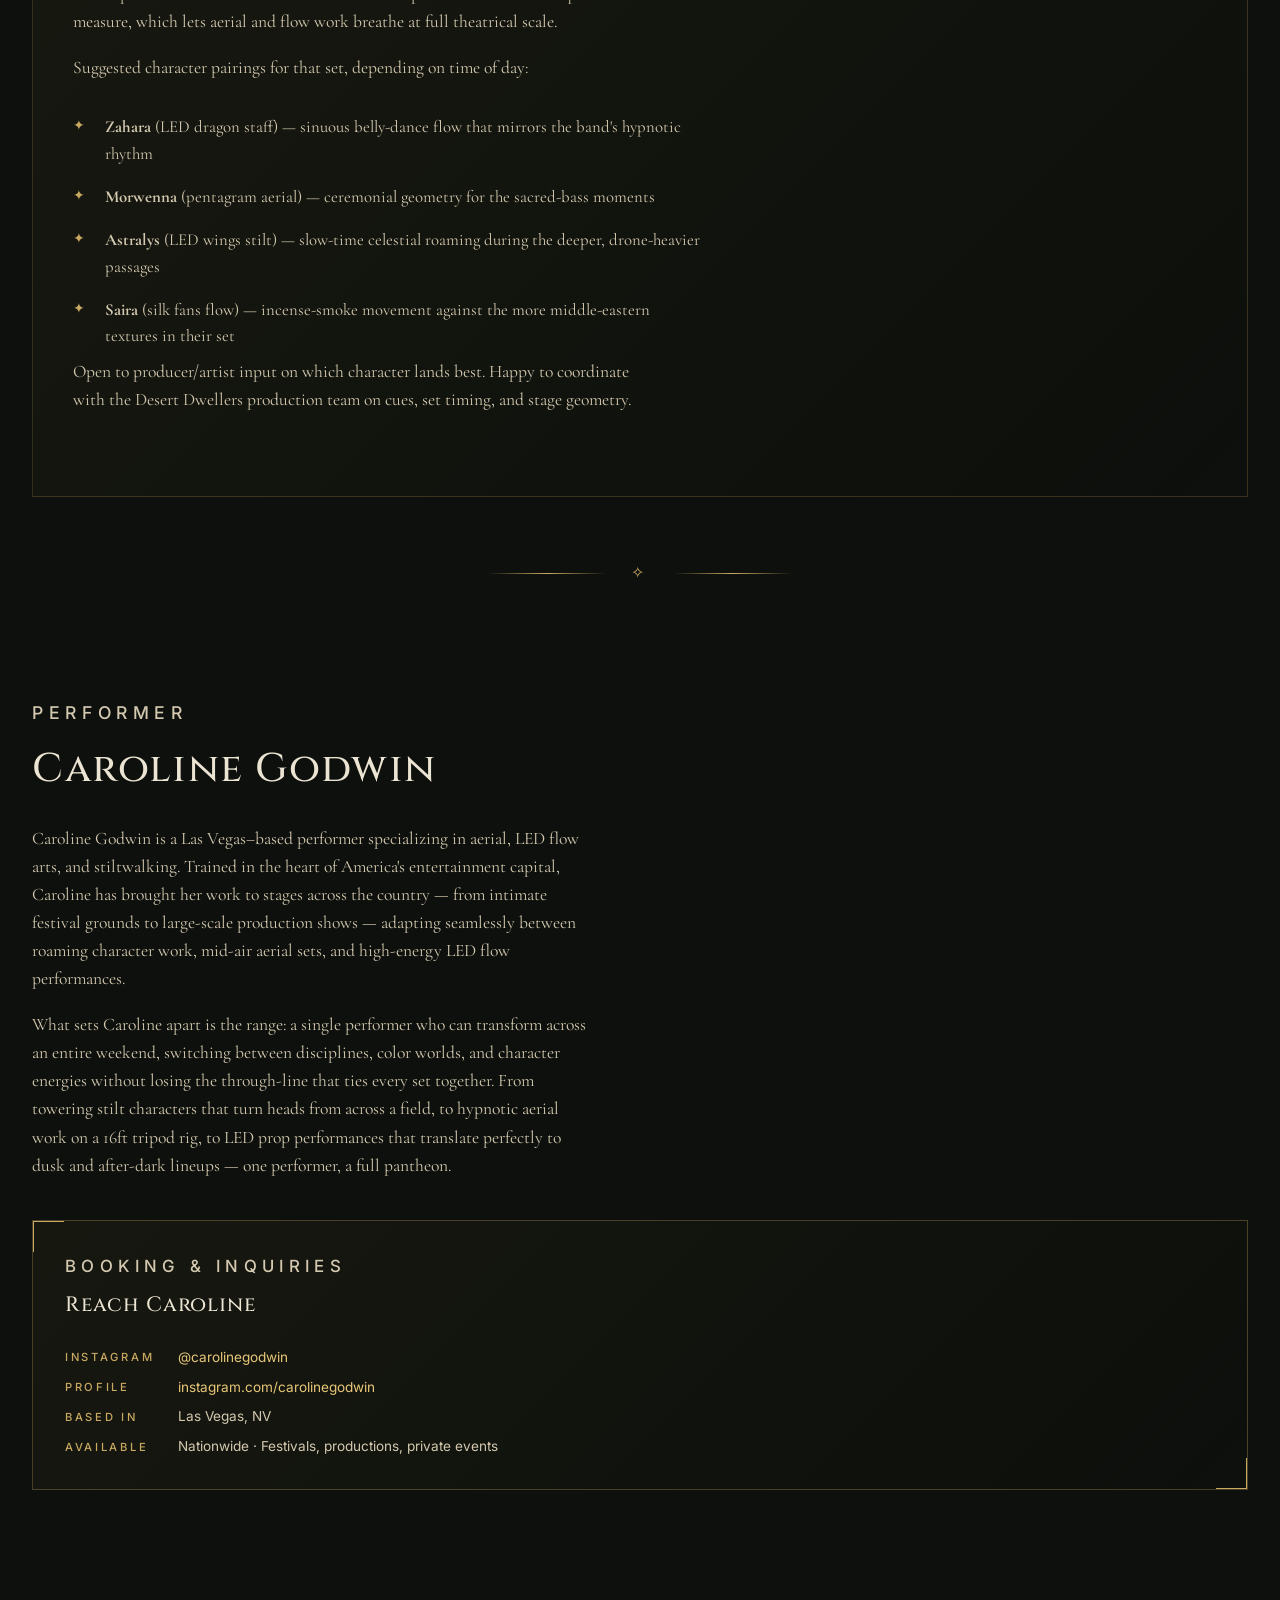
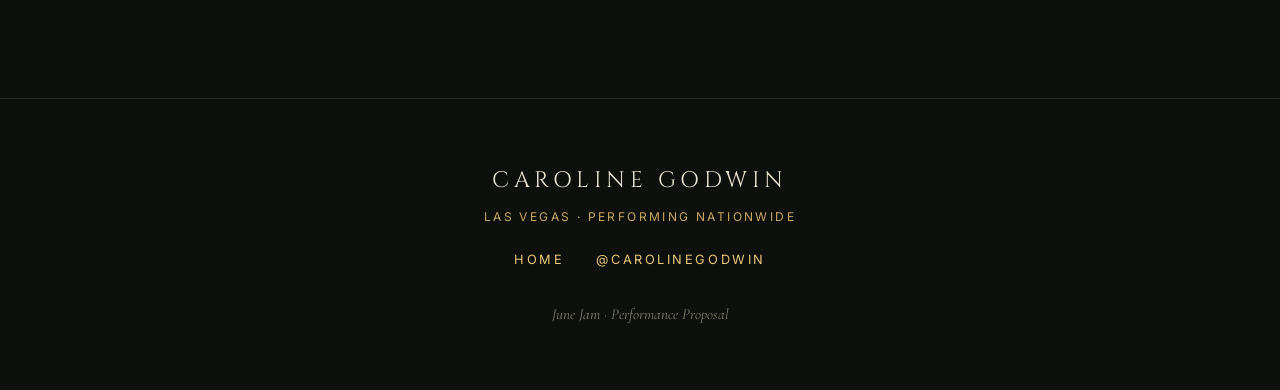
==== commit 82351a32: "update" ====
--- a/info.html
+++ b/info.html
@@ -41,10 +41,12 @@
       </p>
       <ul>
         <li>Performer-supplied 16ft tripod, hoop, hammock, silks, and pentagram apparatus</li>
+        <li>4:1 pulley system for safe load management</li>
         <li>Setup &amp; teardown handled by performer (allow 30–45 minutes each)</li>
         <li>Requires level ground, 18ft overhead clearance preferred, 12ft minimum clearance perimeter</li>
         <li>Daily teardown means the rig isn't visible as dead-stage between performance days</li>
         <li>Weather contingency built in — rig packs down quickly if storms move through</li>
+        <li><strong>Other performers welcome to use the rig</strong> — coordination required for rigging and apparatus swaps</li>
       </ul>
     </article>
 
@@ -85,6 +87,17 @@
           plug-and-play.
         </p>
       </div>
+    </article>
+
+    <!-- RIGGING & LOGISTICS -->
+    <article class="info-block reveal">
+      <p class="eyebrow">On-Site Support</p>
+      <h2>Rigging Assistance & Onsite Base</h2>
+      <ul>
+        <li><strong>Rigging support available</strong> — can provide rigging expertise and equipment assistance for rig setup and apparatus swaps</li>
+        <li><strong>30ft RV onsite</strong> — provides a mobile base for costume changes, quick breaks, and equipment storage between sets</li>
+        <li>Green room power access appreciated for battery recharges on LED rigs</li>
+      </ul>
     </article>
 
     <!-- DESERT DWELLERS -->
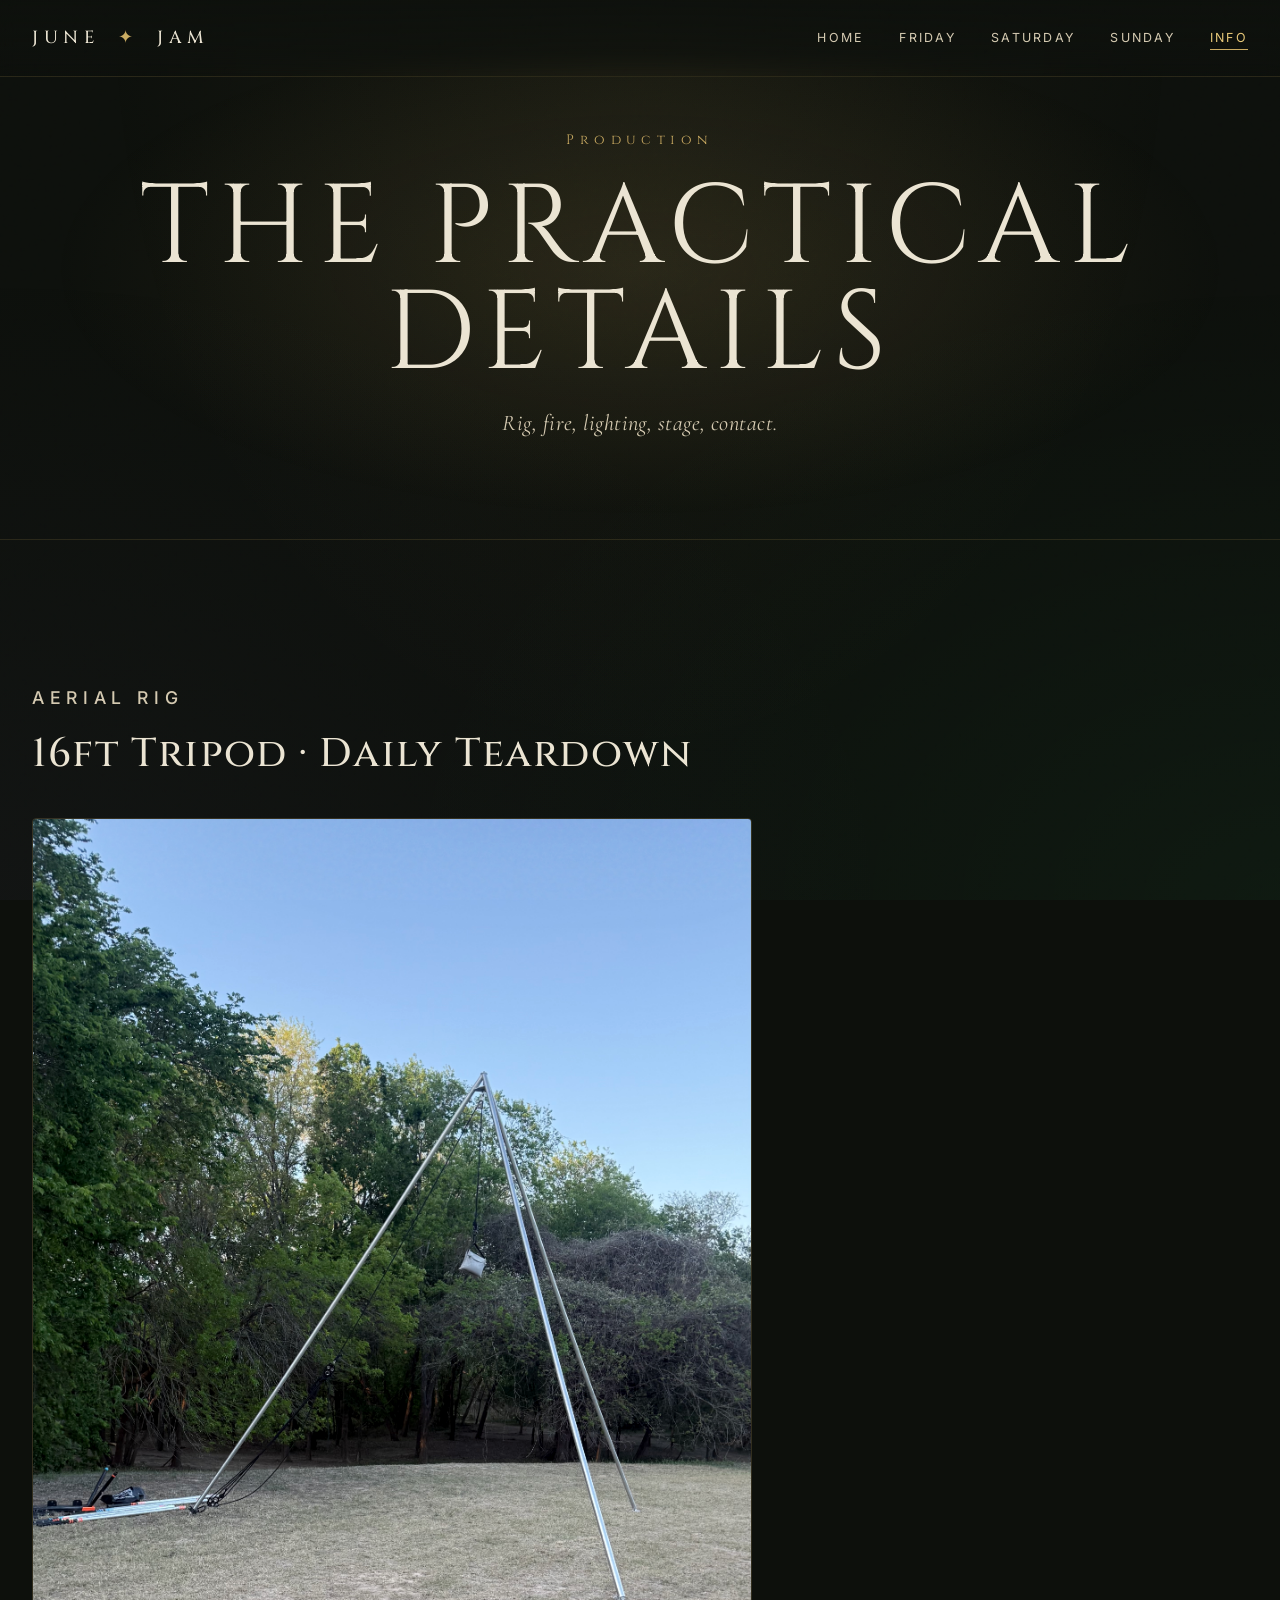
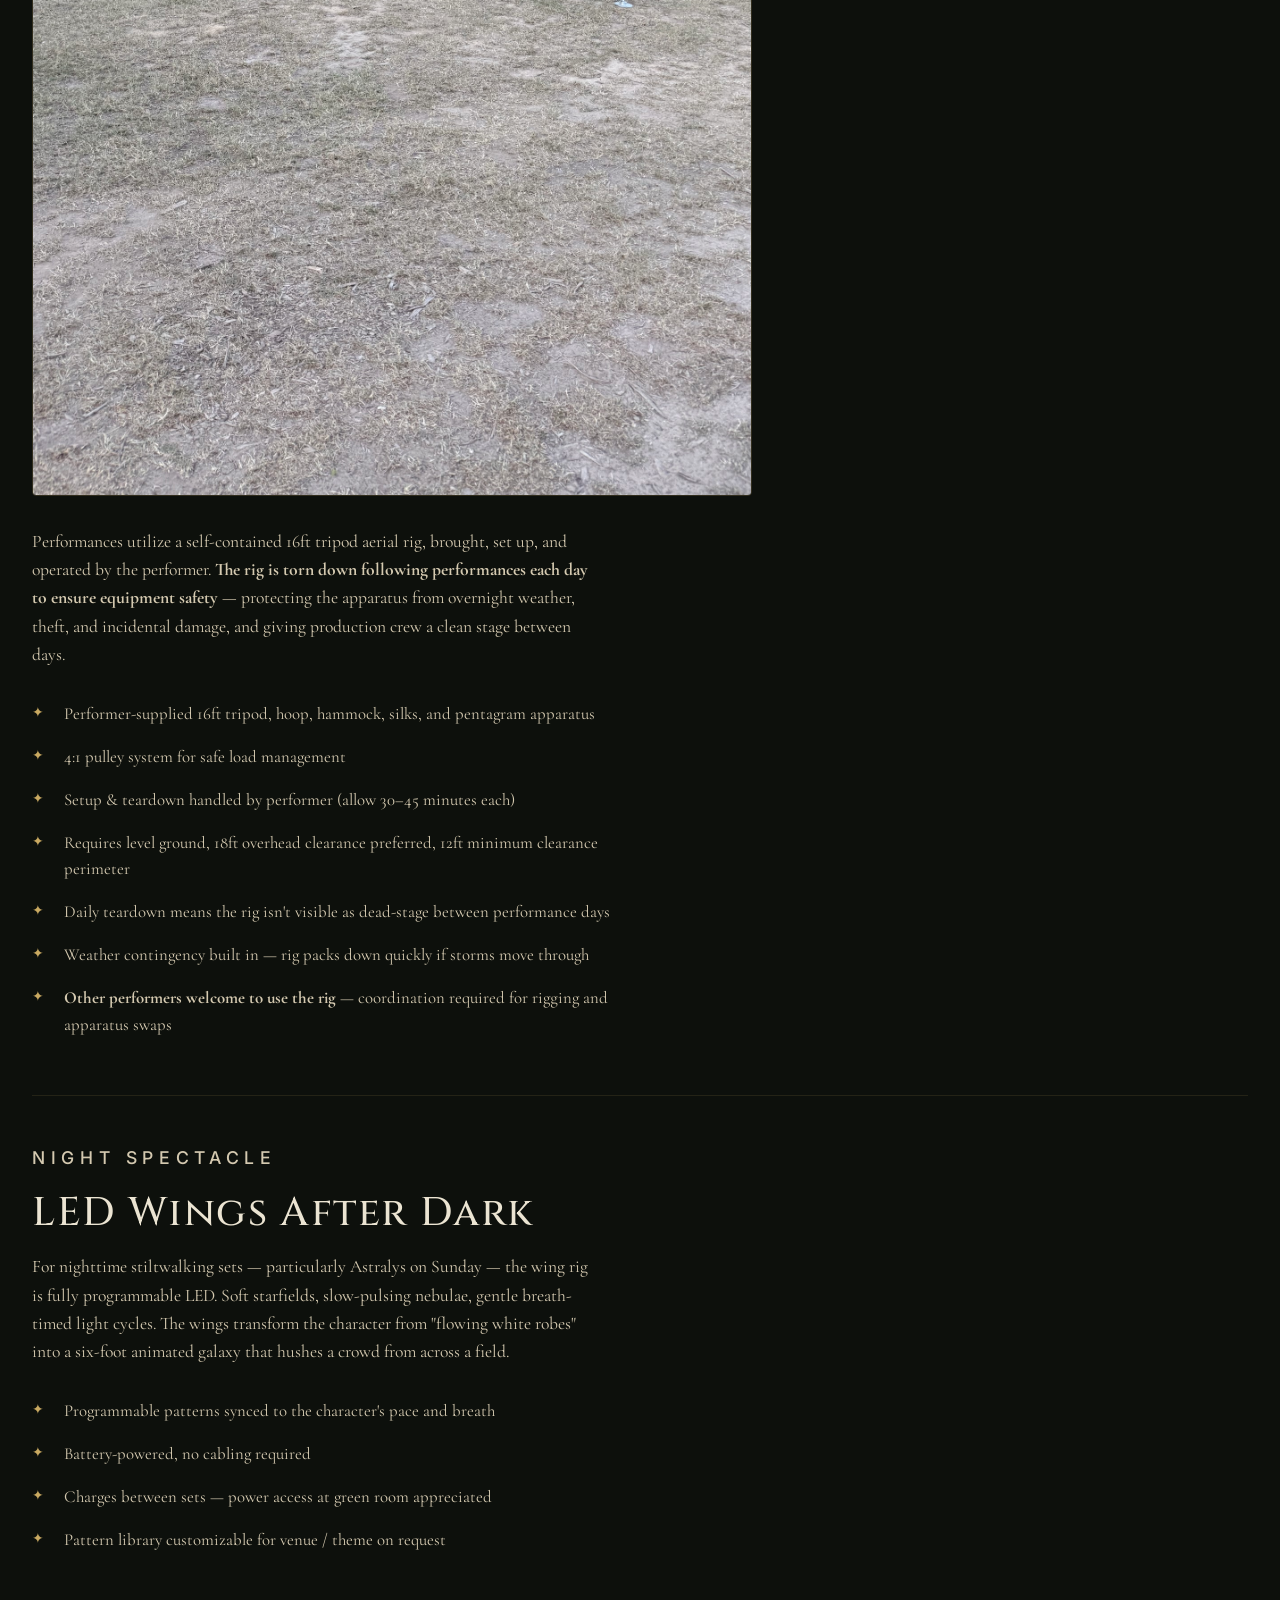
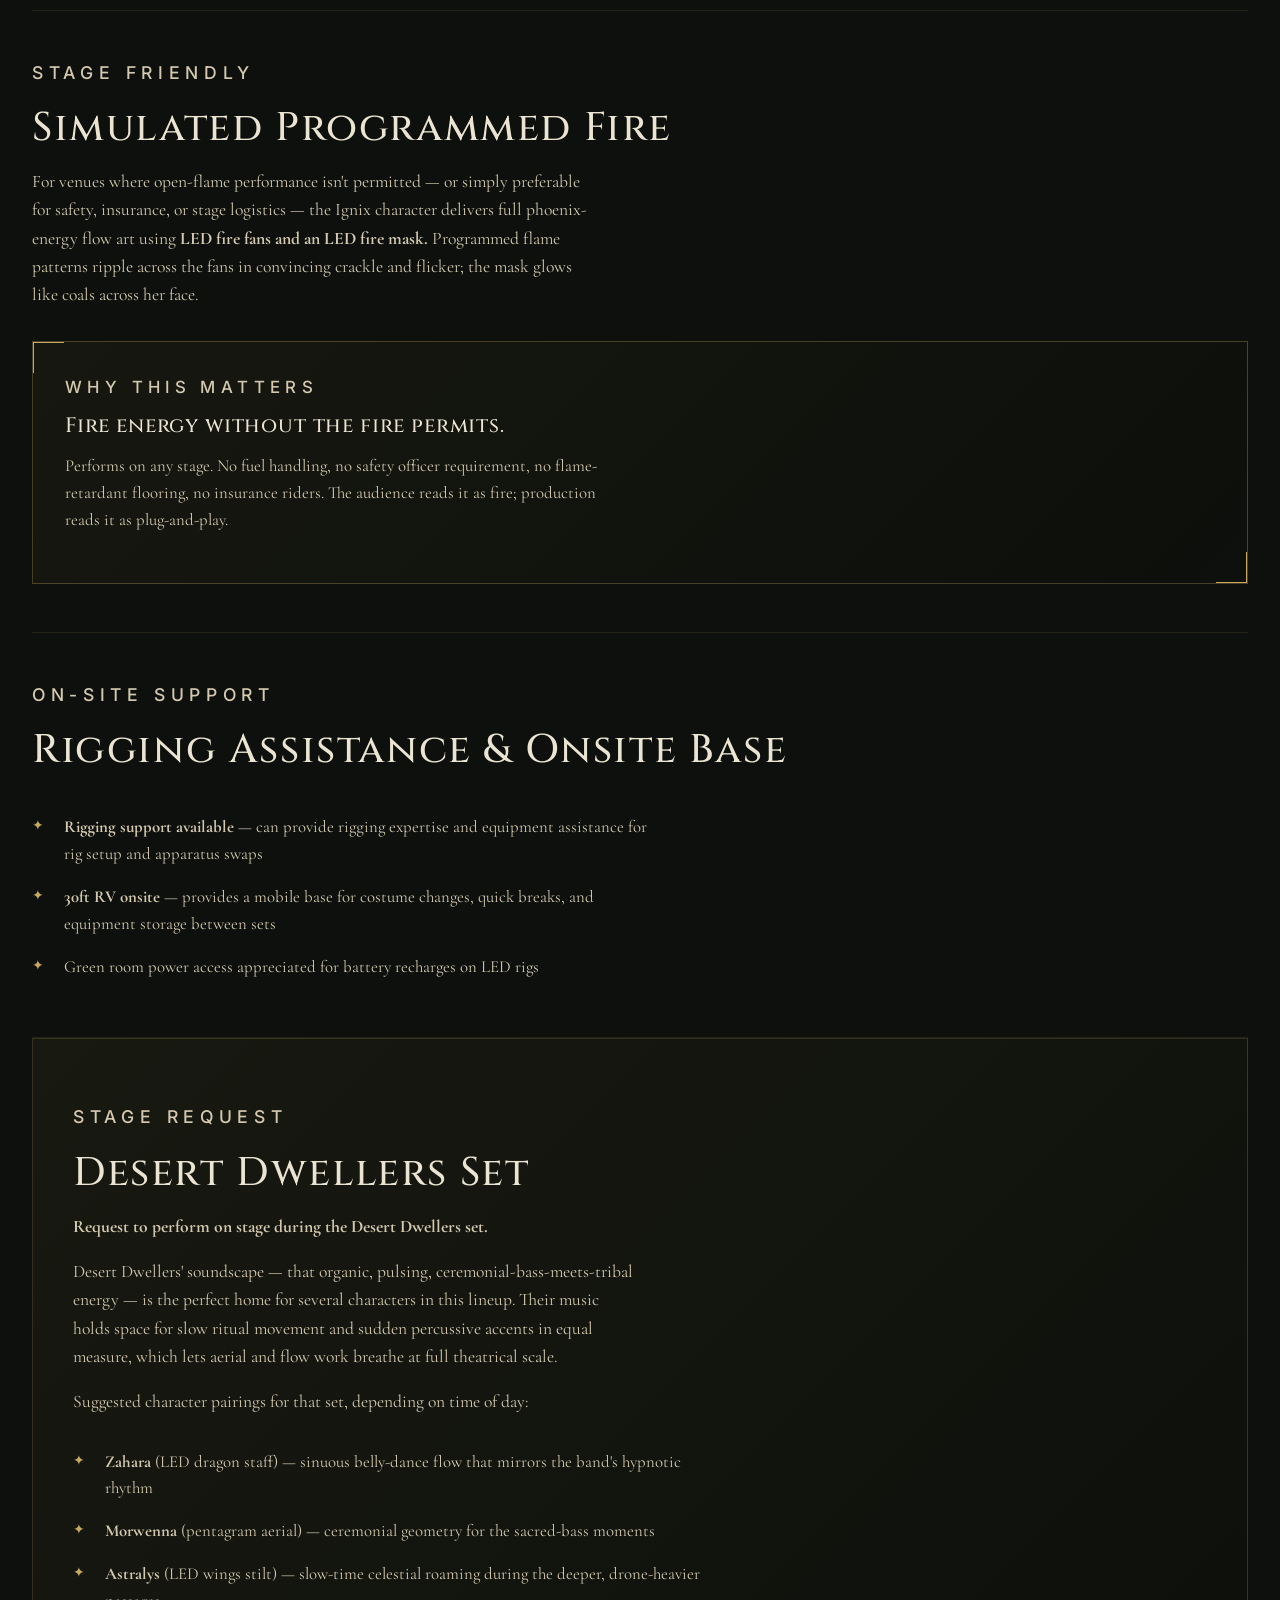
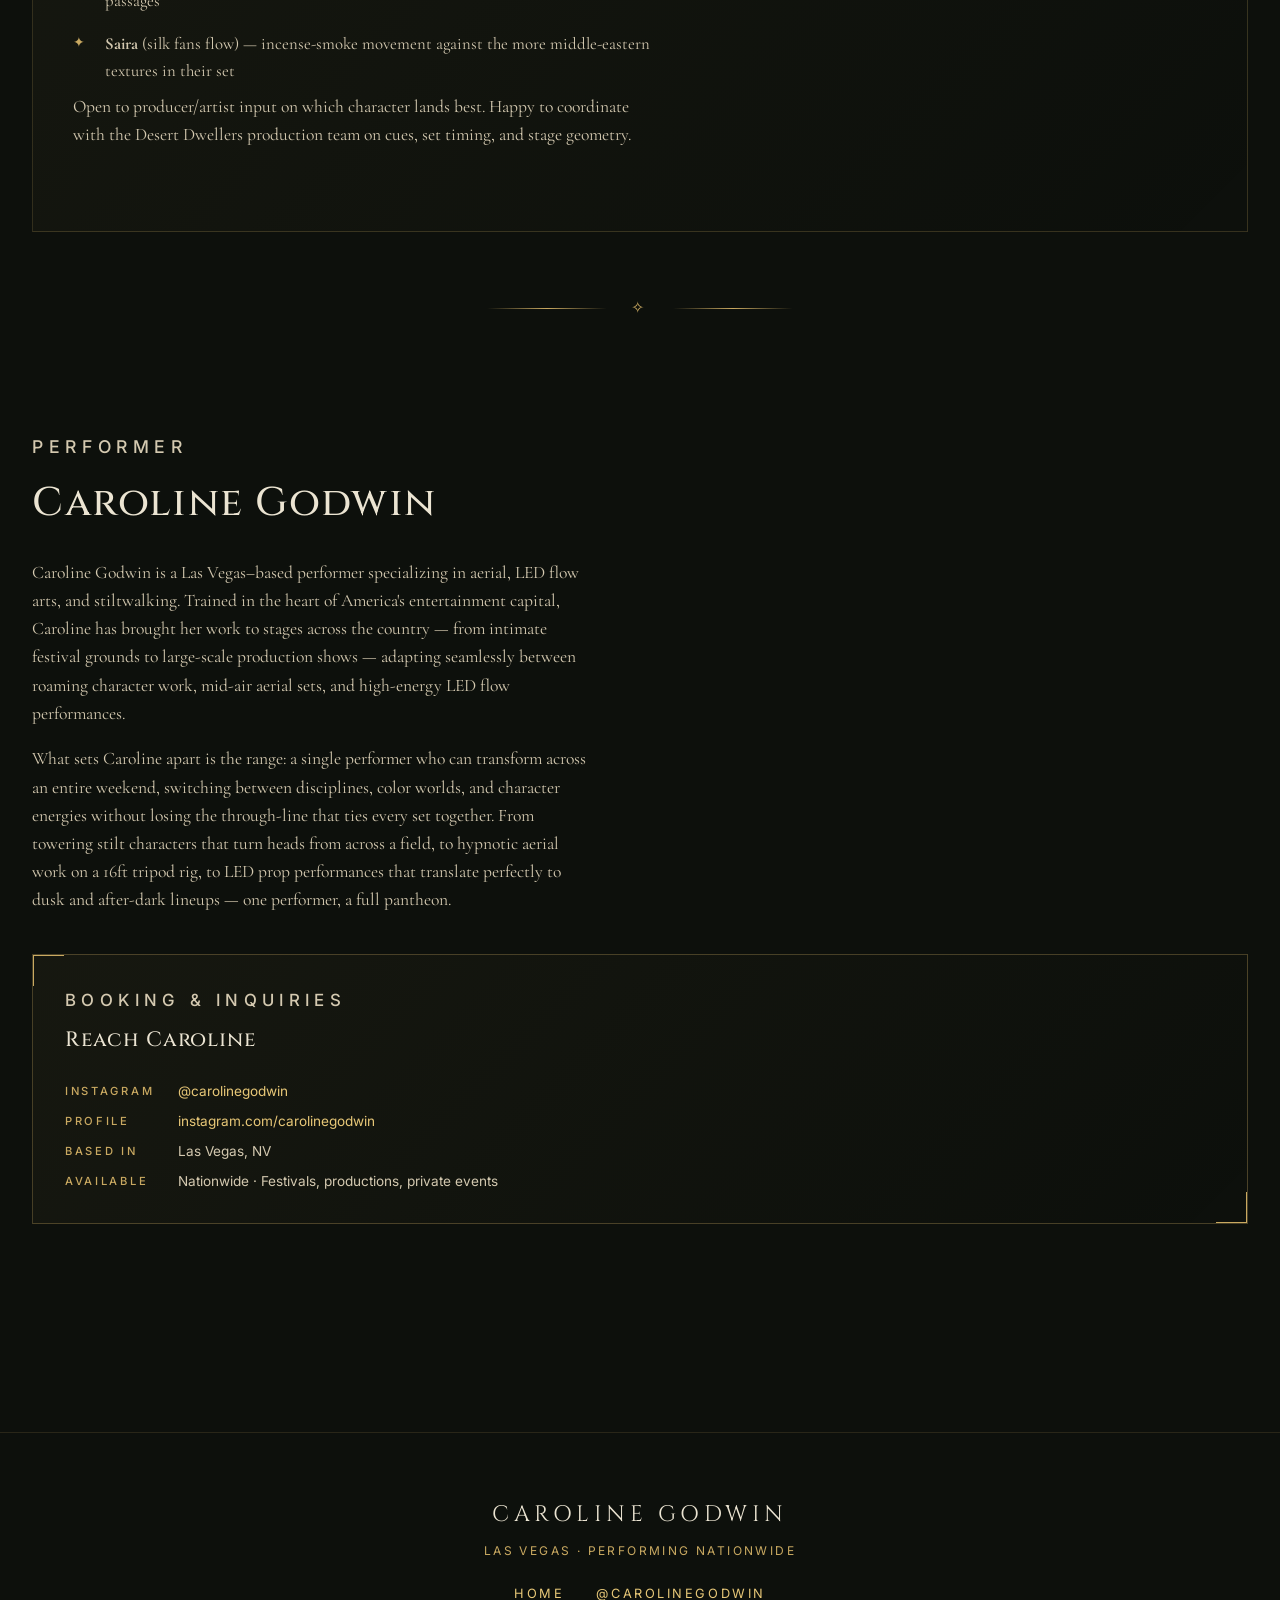
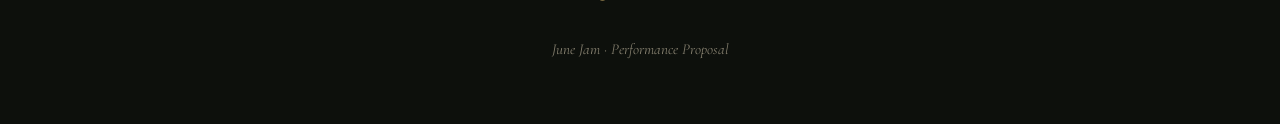
==== commit 6412d4ad: "new" ====
--- a/info.html
+++ b/info.html
@@ -33,6 +33,7 @@
     <article class="info-block reveal">
       <p class="eyebrow">Aerial Rig</p>
       <h2>16ft Tripod · Daily Teardown</h2>
+      <img class="info-block-image" src="images/rig.jpeg" alt="16ft tripod aerial rig setup">
       <p>
         Performances utilize a self-contained 16ft tripod aerial rig, brought, set up, and operated
         by the performer. <strong>The rig is torn down following performances each day to ensure equipment
--- a/css/style.css
+++ b/css/style.css
@@ -612,6 +612,16 @@
 }
 
 .info-block:last-child { border-bottom: none; }
+
+.info-block-image {
+  display: block;
+  width: 100%;
+  max-width: 720px;
+  margin: 2rem 0;
+  border-radius: 4px;
+  border: 1px solid rgba(201, 169, 97, 0.2);
+  filter: grayscale(15%) contrast(1.05);
+}
 
 .info-block h2 {
   font-family: var(--display);
